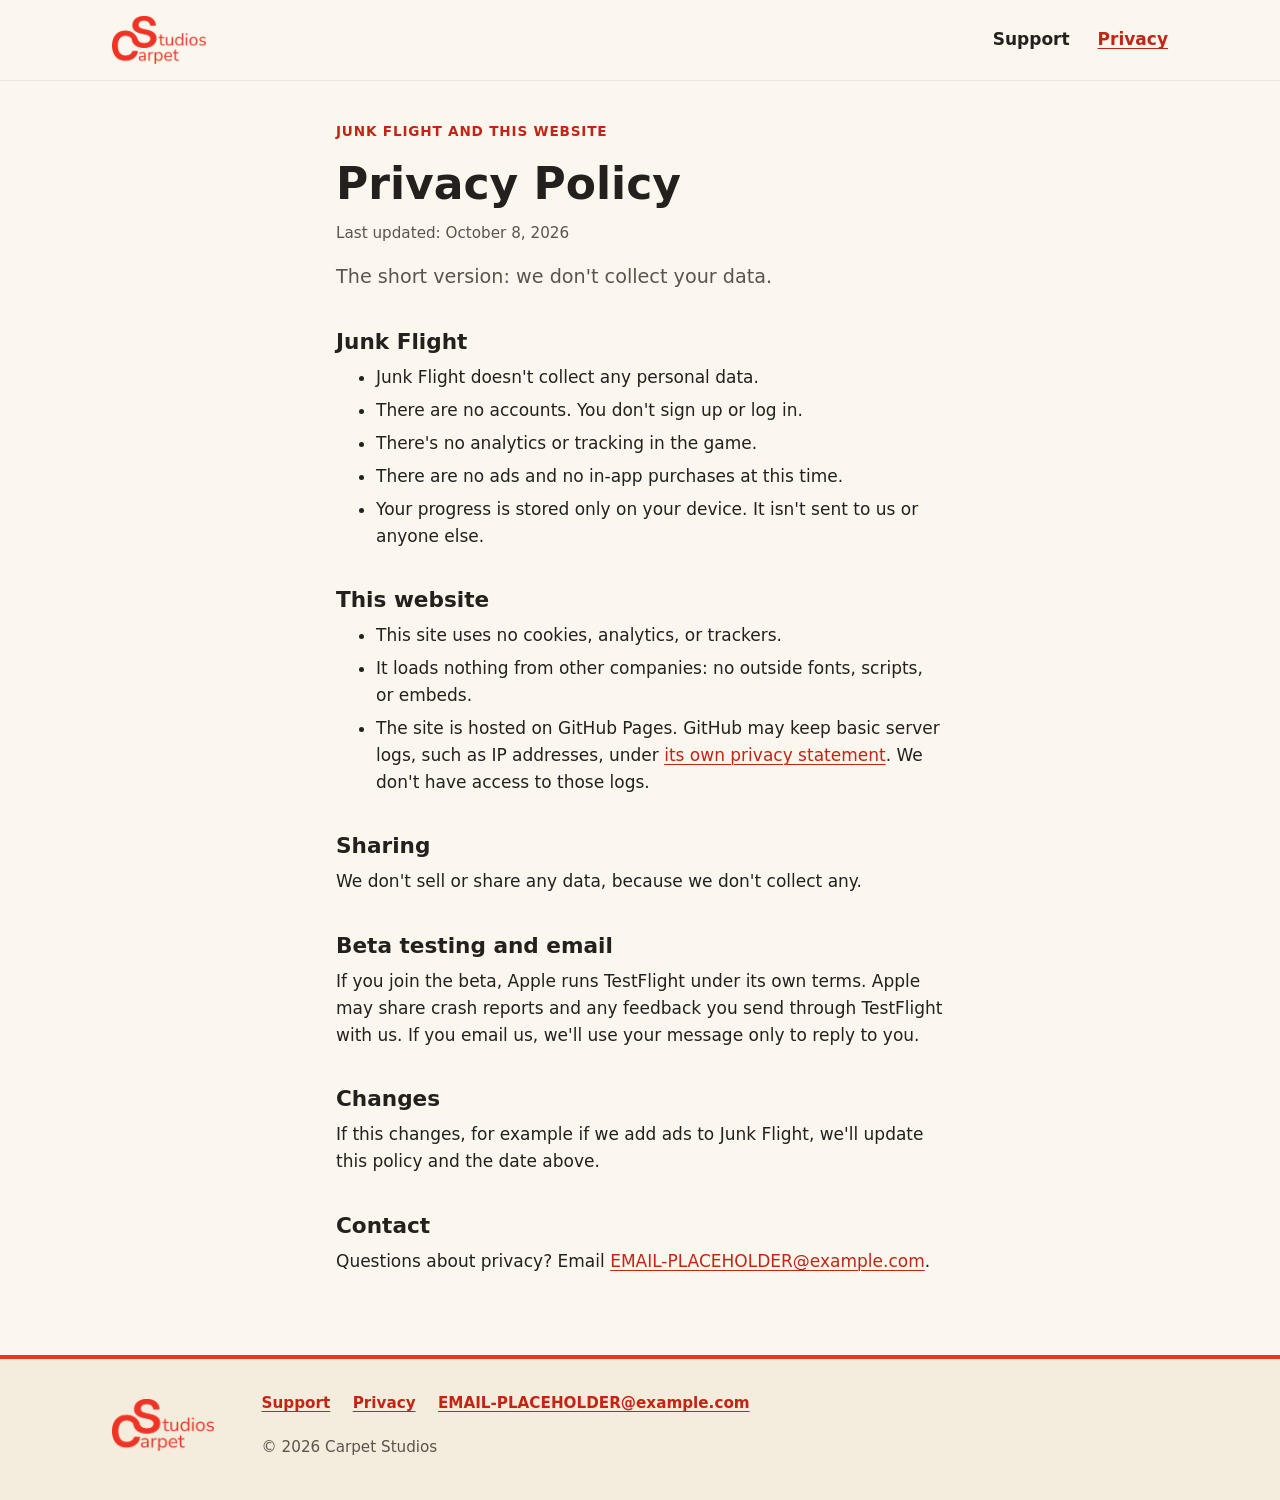
==== privacy/index.html @ c7951831 "feat: add Carpet Studios site with Junk Flight hero" ====
<!doctype html>
<html lang="en">
<head>
  <meta charset="utf-8">
  <meta name="viewport" content="width=device-width, initial-scale=1">
  <meta http-equiv="Content-Security-Policy" content="default-src 'none'; img-src 'self'; style-src 'self'; base-uri 'self'; form-action 'none'">
  <title>Privacy Policy — Carpet Studios</title>
  <meta name="description" content="Privacy policy for Junk Flight and the Carpet Studios website. We don't collect your data.">
  <meta name="theme-color" content="#fbf7ef">
  <link rel="icon" href="../assets/icons/favicon-32.png" sizes="32x32" type="image/png">
  <link rel="icon" href="../assets/icons/icon-192.png" sizes="192x192" type="image/png">
  <link rel="apple-touch-icon" href="../assets/icons/apple-touch-icon.png">
  <link rel="stylesheet" href="../assets/css/site.css">
  <meta property="og:type" content="website">
  <meta property="og:site_name" content="Carpet Studios">
  <meta property="og:title" content="Privacy Policy — Carpet Studios">
  <meta property="og:description" content="Privacy policy for Junk Flight and the Carpet Studios website.">
  <meta property="og:image" content="../assets/img/og-image.jpg">
  <meta property="og:image:width" content="1200">
  <meta property="og:image:height" content="630">
  <meta property="og:image:alt" content="The Carpet Studios wordmark beside Junk Flight key art of a raccoon pilot flying a winged portable toilet.">
  <meta name="twitter:card" content="summary_large_image">
</head>
<body>
  <a class="skip-link" href="#main">Skip to content</a>

  <header class="site-header">
    <div class="wrap">
      <a class="site-logo" href="../">
        <img src="../assets/brand/carpet-studios-wordmark.png" width="420" height="215" alt="Carpet Studios home">
      </a>
      <nav class="site-nav" aria-label="Main">
        <ul>
          <li><a href="../support/">Support</a></li>
          <li><a href="./" aria-current="page">Privacy</a></li>
        </ul>
      </nav>
    </div>
  </header>

  <main id="main" class="wrap page">
    <p class="page-eyebrow">Junk Flight and this website</p>
    <h1>Privacy Policy</h1>
    <p class="updated">Last updated: <time datetime="2026-10-08">October 8, 2026</time></p>

    <p class="lede">The short version: we don't collect your data.</p>

    <h2>Junk Flight</h2>
    <ul>
      <li>Junk Flight doesn't collect any personal data.</li>
      <li>There are no accounts. You don't sign up or log in.</li>
      <li>There's no analytics or tracking in the game.</li>
      <li>There are no ads and no in-app purchases at this time.</li>
      <li>Your progress is stored only on your device. It isn't sent to us or anyone else.</li>
    </ul>

    <h2>This website</h2>
    <ul>
      <li>This site uses no cookies, analytics, or trackers.</li>
      <li>It loads nothing from other companies: no outside fonts, scripts, or embeds.</li>
      <li>The site is hosted on GitHub Pages. GitHub may keep basic server logs, such as IP addresses, under <a href="https://docs.github.com/en/site-policy/privacy-policies/github-general-privacy-statement">its own privacy statement</a>. We don't have access to those logs.</li>
    </ul>

    <h2>Sharing</h2>
    <p>We don't sell or share any data, because we don't collect any.</p>

    <h2>Beta testing and email</h2>
    <p>If you join the beta, Apple runs TestFlight under its own terms. Apple may share crash reports and any feedback you send through TestFlight with us. If you email us, we'll use your message only to reply to you.</p>

    <h2>Changes</h2>
    <p>If this changes, for example if we add ads to Junk Flight, we'll update this policy and the date above.</p>

    <h2>Contact</h2>
    <!-- PLACEHOLDER: replace with the contact email. -->
    <p>Questions about privacy? Email <a href="mailto:EMAIL-PLACEHOLDER@example.com">EMAIL-PLACEHOLDER@example.com</a>.</p>
  </main>

  <footer class="site-footer">
    <div class="wrap">
      <a class="site-logo" href="../">
        <img src="../assets/brand/carpet-studios-wordmark.png" width="420" height="215" alt="Carpet Studios home">
      </a>
      <ul class="footer-links">
        <li><a href="../support/">Support</a></li>
        <li><a href="./">Privacy</a></li>
        <!-- PLACEHOLDER: replace with the contact email. -->
        <li><a href="mailto:EMAIL-PLACEHOLDER@example.com">EMAIL-PLACEHOLDER@example.com</a></li>
      </ul>
      <p class="copyright">© 2026 Carpet Studios</p>
    </div>
  </footer>
</body>
</html>
---- assets/css/site.css ----
/* Carpet Studios — shared styles. Mobile first; one breakpoint at 56rem. */

:root {
  /* Studio shell */
  --cream: #fbf7ef;
  --cream-deep: #f4ecdd;
  --ink: #23201d;
  --ink-soft: #5b544c;
  --brand: #ee3224;      /* sampled from the Carpet Studios logos */
  --brand-ink: #c42414;  /* same red, darkened so small text passes WCAG AA on cream */

  /* Junk Flight */
  --jf-blue: #2f86f6;
  --jf-blue-ink: #1d62c6;
  --jf-navy: #16356a;
  --jf-cream: #fff4d6;
  --jf-sky: #eaf3ff;

  --font: system-ui, -apple-system, "Segoe UI", Roboto, "Helvetica Neue", Arial, sans-serif;
  --font-round: ui-rounded, "SF Pro Rounded", "Arial Rounded MT Bold", system-ui, -apple-system, sans-serif;

  --gutter: 1rem;
  --max: 70rem;

  color-scheme: light;
}

*,
*::before,
*::after {
  box-sizing: border-box;
}

html {
  -webkit-text-size-adjust: 100%;
  text-size-adjust: 100%;
}

body {
  margin: 0;
  min-height: 100vh;
  display: flex;
  flex-direction: column;
  background: var(--cream);
  color: var(--ink);
  font: 1.0625rem/1.6 var(--font);
}

main {
  flex: 1;
}

img {
  display: block;
  max-width: 100%;
  height: auto;
}

a {
  color: var(--brand-ink);
  text-underline-offset: 0.18em;
  text-decoration-thickness: 0.08em;
}

a:hover {
  text-decoration-thickness: 0.14em;
}

:focus-visible {
  outline: 3px solid var(--ink);
  outline-offset: 3px;
  border-radius: 4px;
}

.wrap {
  width: 100%;
  max-width: var(--max);
  margin-inline: auto;
  padding-inline: var(--gutter);
}

.skip-link {
  position: absolute;
  left: var(--gutter);
  top: -4rem;
  z-index: 10;
  padding: 0.6rem 1rem;
  background: var(--ink);
  color: var(--cream);
  font-weight: 700;
  border-radius: 0 0 8px 8px;
}

.skip-link:focus {
  top: 0;
}

/* Header ------------------------------------------------------------- */

.site-header {
  background: var(--cream);
  border-bottom: 1px solid rgb(35 32 29 / 0.08);
}

.site-header .wrap {
  display: flex;
  align-items: center;
  justify-content: space-between;
  gap: 1rem;
  min-height: 4rem;
}

.site-logo {
  display: block;
  flex-shrink: 0;
  border-radius: 6px;
}

.site-logo img {
  width: auto;
  height: 2.5rem;
}

.site-nav ul {
  display: flex;
  gap: 1.1rem;
  margin: 0;
  padding: 0;
  list-style: none;
}

.site-nav a {
  color: var(--ink);
  font-weight: 600;
  text-decoration: none;
}

.site-nav a:hover,
.site-nav a[aria-current="page"] {
  color: var(--brand-ink);
  text-decoration: underline;
}

/* Footer ------------------------------------------------------------- */

.site-footer {
  margin-top: 3rem;
  padding-block: 2rem 2.5rem;
  background: var(--cream-deep);
  border-top: 4px solid var(--brand);
  font-size: 0.95rem;
}

.site-footer .wrap {
  display: grid;
  gap: 1.25rem;
}

.site-footer .site-logo img {
  height: 3.25rem;
}

.footer-links {
  display: flex;
  flex-wrap: wrap;
  gap: 0.5rem 1.4rem;
  margin: 0;
  padding: 0;
  list-style: none;
}

.footer-links a {
  font-weight: 600;
  overflow-wrap: anywhere;
}

.copyright {
  margin: 0;
  color: var(--ink-soft);
}

/* Studio button ------------------------------------------------------ */

.btn {
  display: inline-flex;
  align-items: center;
  justify-content: center;
  min-height: 3.25rem;
  padding: 0.7rem 1.4rem;
  border-radius: 14px;
  font-weight: 700;
  font-size: 1.2rem; /* large text: white on the exact brand red needs 3:1 */
  line-height: 1.2;
  text-align: center;
  text-decoration: none;
  overflow-wrap: anywhere;
}

.btn-studio {
  background: var(--brand);
  color: #fff;
}

.btn-studio:hover {
  background: var(--brand-ink);
}

/* Junk Flight -------------------------------------------------------- */

.jf {
  position: relative;
  overflow: hidden;
  background:
    radial-gradient(9rem 4rem at 88% 6%, rgb(255 255 255 / 0.9), transparent 70%),
    radial-gradient(12rem 5rem at 6% 62%, rgb(255 255 255 / 0.75), transparent 70%),
    radial-gradient(10rem 4rem at 94% 82%, rgb(255 255 255 / 0.7), transparent 70%),
    linear-gradient(180deg, #d9eaff 0%, var(--jf-sky) 45%, #f4f8ff 100%);
  color: var(--jf-navy);
}

.jf a:not([class]) {
  color: var(--jf-blue-ink);
}

.jf :focus-visible {
  outline-color: var(--jf-navy);
}

.jf-art {
  margin: 0;
}

.jf-art img {
  width: 100%;
  height: clamp(13rem, 40vh, 28rem);
  height: clamp(13rem, 40svh, 28rem);
  object-fit: cover;
  object-position: 50% 40%;
}

.jf-intro {
  position: relative;
  margin-top: -1.5rem;
  padding: 1.6rem var(--gutter) 0;
  background: var(--jf-sky);
  border-radius: 1.5rem 1.5rem 0 0;
}

.jf-eyebrow {
  margin: 0 0 0.6rem;
  font-size: 0.85rem;
  font-weight: 700;
  letter-spacing: 0.06em;
  text-transform: uppercase;
  color: var(--jf-blue-ink);
}

.jf-title-row {
  display: flex;
  align-items: center;
  gap: 0.9rem;
}

.jf-icon {
  width: 4rem;
  height: 4rem;
  flex-shrink: 0;
  border-radius: 22%;
  border: 3px solid var(--jf-cream);
  box-shadow: 0 5px 0 var(--jf-navy);
  transform: rotate(6deg);
}

.jf-title {
  display: inline-block;
  margin: 0;
  padding: 0.18em 0.42em 0.26em;
  background: var(--jf-blue);
  color: var(--jf-cream);
  font: 900 clamp(1.8rem, 8.6vw, 3.6rem)/1 var(--font-round);
  letter-spacing: 0.01em;
  text-transform: uppercase;
  white-space: nowrap;
  text-shadow:
    0 0.06em 0 var(--jf-navy),
    0.03em 0.1em 0 var(--jf-navy),
    0 0.12em 0 var(--jf-navy);
  border-radius: 0.35em;
  box-shadow: 0 6px 0 var(--jf-navy);
  transform: rotate(-3deg);
}

.jf-pitch {
  margin: 1.4rem 0 1.1rem;
  font: 800 1.3rem/1.3 var(--font-round);
  color: var(--jf-navy);
}

.jf-cta {
  display: flex;
  flex-wrap: wrap;
  align-items: center;
  gap: 0.8rem 1.2rem;
}

.btn-jf {
  display: inline-flex;
  align-items: center;
  justify-content: center;
  gap: 0.5rem;
  min-height: 3.4rem;
  padding: 0.7rem 1.5rem;
  background: var(--jf-blue);
  color: #fff;
  font: 800 1.2rem/1.2 var(--font-round); /* large text: white on #2F86F6 needs 3:1 */
  text-align: center;
  text-decoration: none;
  border-radius: 1rem;
  box-shadow: 0 5px 0 var(--jf-navy);
  transition: transform 0.12s ease, box-shadow 0.12s ease;
}

.btn-jf:hover {
  transform: translateY(-2px) rotate(-1deg);
  box-shadow: 0 7px 0 var(--jf-navy);
}

.btn-jf:active {
  transform: translateY(3px);
  box-shadow: 0 2px 0 var(--jf-navy);
}

.jf-note {
  margin: 0;
  font-size: 0.95rem;
  font-weight: 600;
}

.jf-note strong {
  display: inline-block;
  margin-right: 0.3rem;
  padding: 0.1rem 0.55rem;
  background: var(--jf-navy);
  color: var(--jf-cream);
  border-radius: 999px;
  font-size: 0.85rem;
}

.jf-desc {
  max-width: 36rem;
  margin: 1.6rem 0 1rem;
}

.jf-facts {
  display: flex;
  flex-wrap: wrap;
  gap: 0.55rem;
  margin: 0;
  padding: 0;
  list-style: none;
}

.jf-facts li {
  padding: 0.3rem 0.8rem;
  background: #fff;
  border: 2px solid #c9defb;
  border-radius: 999px;
  font-size: 0.95rem;
  font-weight: 600;
}

.jf-facts li:nth-child(odd) {
  transform: rotate(-1.2deg);
}

.jf-facts li:nth-child(even) {
  transform: rotate(1deg);
}

.jf-shots {
  padding: 2.5rem var(--gutter) 2.75rem;
}

.jf-shots h2 {
  margin: 0 0 1.25rem;
  font: 900 1.6rem/1.2 var(--font-round);
  color: var(--jf-navy);
}

.jf-gallery {
  display: grid;
  grid-template-columns: repeat(2, minmax(0, 1fr));
  gap: 1.5rem 1rem;
  margin: 0;
  padding: 0;
  list-style: none;
}

.jf-gallery figure {
  margin: 0;
}

.jf-gallery img {
  width: 100%;
  aspect-ratio: 1320 / 2868;
  object-fit: cover;
  border: 5px solid var(--jf-navy);
  border-radius: 1.4rem;
  background: var(--jf-navy);
  box-shadow: 0 10px 24px rgb(22 53 106 / 0.18);
}

.jf-gallery li:nth-child(odd) img {
  transform: rotate(-1.5deg);
}

.jf-gallery li:nth-child(even) img {
  transform: rotate(1.5deg);
}

.jf-gallery figcaption {
  margin-top: 0.7rem;
  font: 800 1rem/1.3 var(--font-round);
  text-align: center;
}

/* Text pages (privacy, support, 404) --------------------------------- */

.page {
  max-width: 42rem;
  padding-block: 2.5rem 1rem;
}

.page-eyebrow {
  margin: 0 0 0.4rem;
  font-size: 0.85rem;
  font-weight: 700;
  letter-spacing: 0.06em;
  text-transform: uppercase;
  color: var(--brand-ink);
}

.page h1 {
  margin: 0 0 0.75rem;
  font-size: clamp(2rem, 7vw, 2.75rem);
  line-height: 1.15;
}

.page h2 {
  margin: 2.25rem 0 0.5rem;
  font-size: 1.35rem;
  line-height: 1.3;
}

.page h3 {
  margin: 1.5rem 0 0.35rem;
  font-size: 1.1rem;
}

.page p,
.page ul {
  margin: 0 0 1rem;
}

.page li + li {
  margin-top: 0.35rem;
}

.lede {
  font-size: 1.2rem;
  color: var(--ink-soft);
}

.updated {
  color: var(--ink-soft);
  font-size: 0.95rem;
}

.contact-card {
  margin: 1.75rem 0 0.5rem;
  padding: 1.4rem;
  background: #fff;
  border: 1px solid rgb(35 32 29 / 0.1);
  border-left: 6px solid var(--brand);
  border-radius: 14px;
}

.contact-card p:last-child {
  margin-bottom: 0;
}

/* Wider screens ------------------------------------------------------ */

@media (min-width: 56rem) {
  :root {
    --gutter: 2rem;
  }

  .site-header .wrap {
    min-height: 5rem;
  }

  .site-logo img {
    height: 3rem;
  }

  .site-nav ul {
    gap: 1.75rem;
  }

  .jf {
    width: calc(100% - 2 * var(--gutter));
    max-width: calc(var(--max) - 2 * var(--gutter));
    margin: 2.5rem auto 0;
    border-radius: 2rem;
    box-shadow: 0 0 0 1px rgb(22 53 106 / 0.06);
  }

  .jf-hero {
    display: grid;
    grid-template-columns: minmax(0, 1fr) auto;
    align-items: center;
    gap: 3.5rem;
    padding: 3.5rem 4rem 2rem;
  }

  .jf-art {
    order: 2;
  }

  .jf-art img {
    width: auto;
    height: min(38rem, 76vh);
    aspect-ratio: 1000 / 2167;
    object-position: 50% 50%;
    border: 10px solid var(--jf-navy);
    border-radius: 2.6rem;
    box-shadow: 0 22px 44px rgb(22 53 106 / 0.28);
    transform: rotate(3deg);
  }

  .jf-intro {
    margin: 0;
    padding: 0;
    background: none;
  }

  .jf-icon {
    width: 5.5rem;
    height: 5.5rem;
  }

  .jf-pitch {
    font-size: 1.6rem;
    max-width: 30rem;
  }

  .jf-desc {
    font-size: 1.1rem;
  }

  .jf-shots {
    padding: 2rem 4rem 4rem;
  }

  .jf-gallery {
    grid-template-columns: repeat(4, minmax(0, 1fr));
    gap: 2rem;
  }

  .jf-gallery li:nth-child(even) {
    margin-top: 2rem;
  }

  .site-footer .wrap {
    grid-template-columns: auto 1fr;
    align-items: center;
    column-gap: 3rem;
  }

  .site-footer .site-logo {
    grid-row: span 2;
  }

  .site-footer .copyright {
    grid-column: 2;
  }
}

@media (prefers-reduced-motion: reduce) {
  .btn-jf {
    transition: none;
  }

  .btn-jf:hover,
  .btn-jf:active {
    transform: none;
  }
}
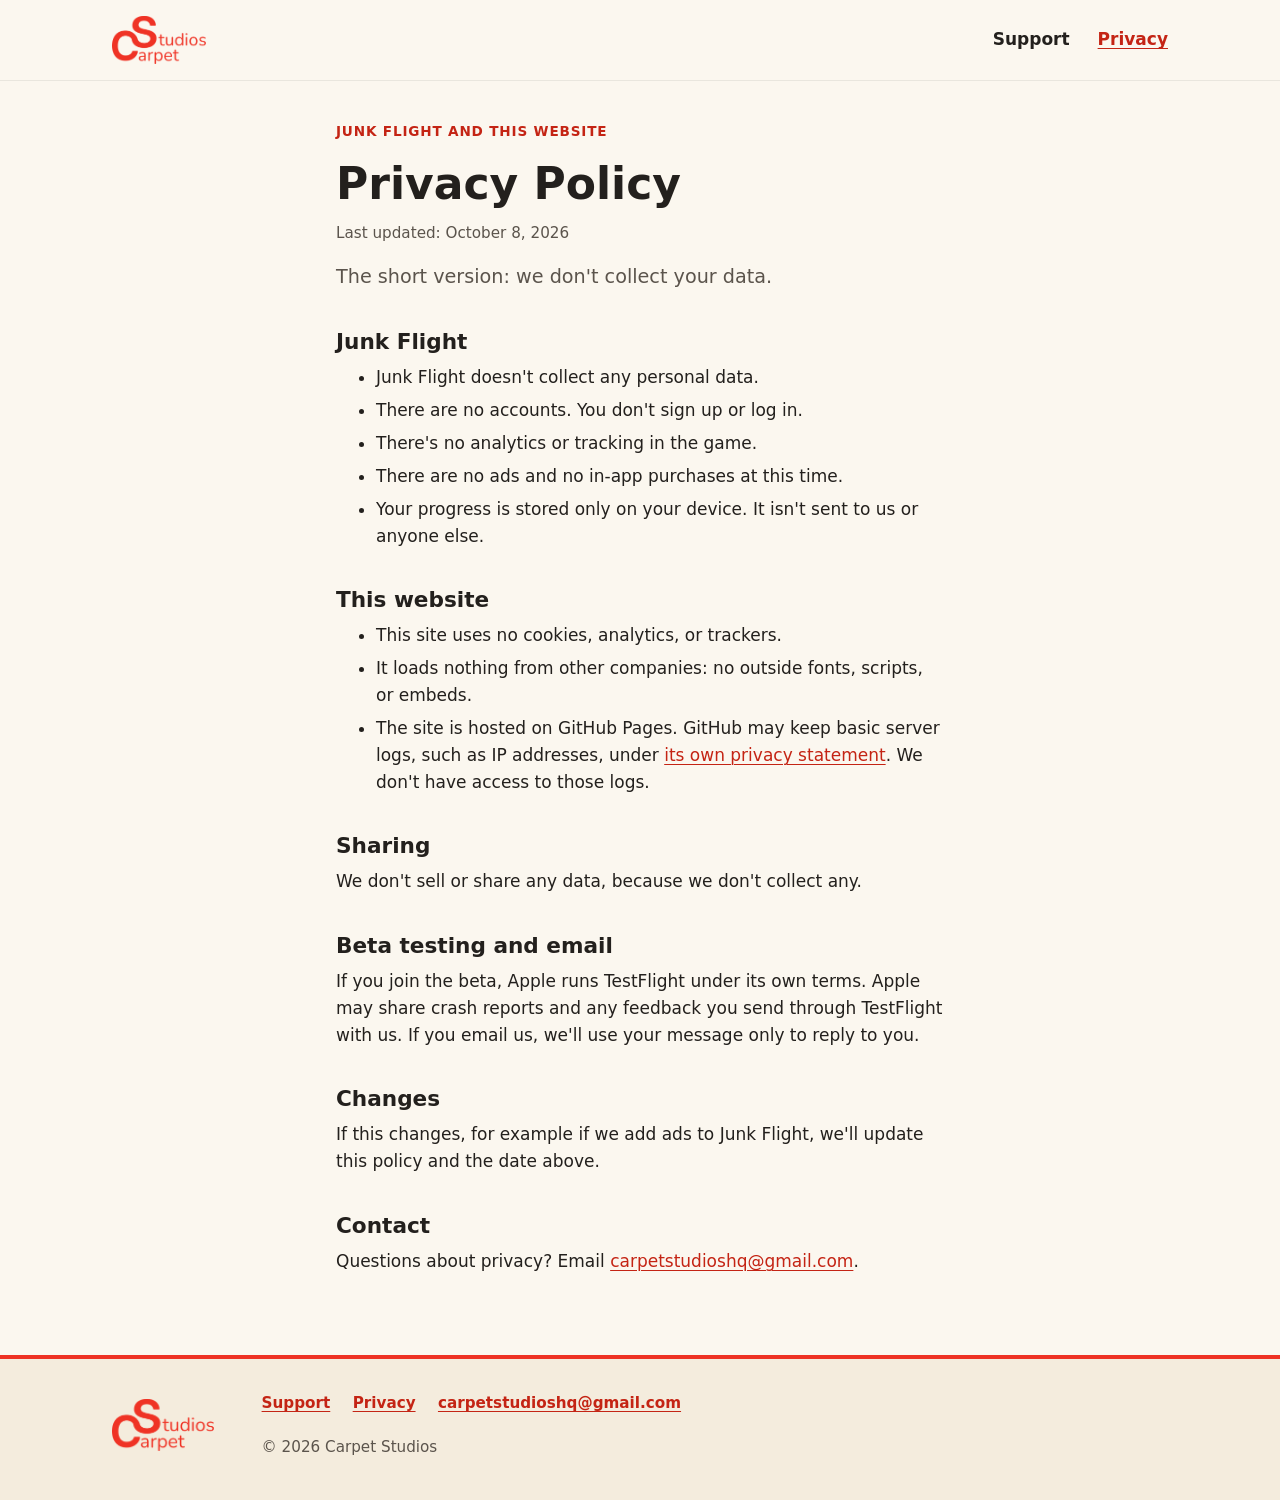
==== commit 203090fc: "feat: add Carpet Studios site with Junk Flight hero" ====
--- a/privacy/index.html
+++ b/privacy/index.html
@@ -71,8 +71,7 @@
     <p>If this changes, for example if we add ads to Junk Flight, we'll update this policy and the date above.</p>
 
     <h2>Contact</h2>
-    <!-- PLACEHOLDER: replace with the contact email. -->
-    <p>Questions about privacy? Email <a href="mailto:EMAIL-PLACEHOLDER@example.com">EMAIL-PLACEHOLDER@example.com</a>.</p>
+    <p>Questions about privacy? Email <a href="mailto:carpetstudioshq@gmail.com">carpetstudioshq@gmail.com</a>.</p>
   </main>
 
   <footer class="site-footer">
@@ -83,8 +82,7 @@
       <ul class="footer-links">
         <li><a href="../support/">Support</a></li>
         <li><a href="./">Privacy</a></li>
-        <!-- PLACEHOLDER: replace with the contact email. -->
-        <li><a href="mailto:EMAIL-PLACEHOLDER@example.com">EMAIL-PLACEHOLDER@example.com</a></li>
+        <li><a href="mailto:carpetstudioshq@gmail.com">carpetstudioshq@gmail.com</a></li>
       </ul>
       <p class="copyright">© 2026 Carpet Studios</p>
     </div>
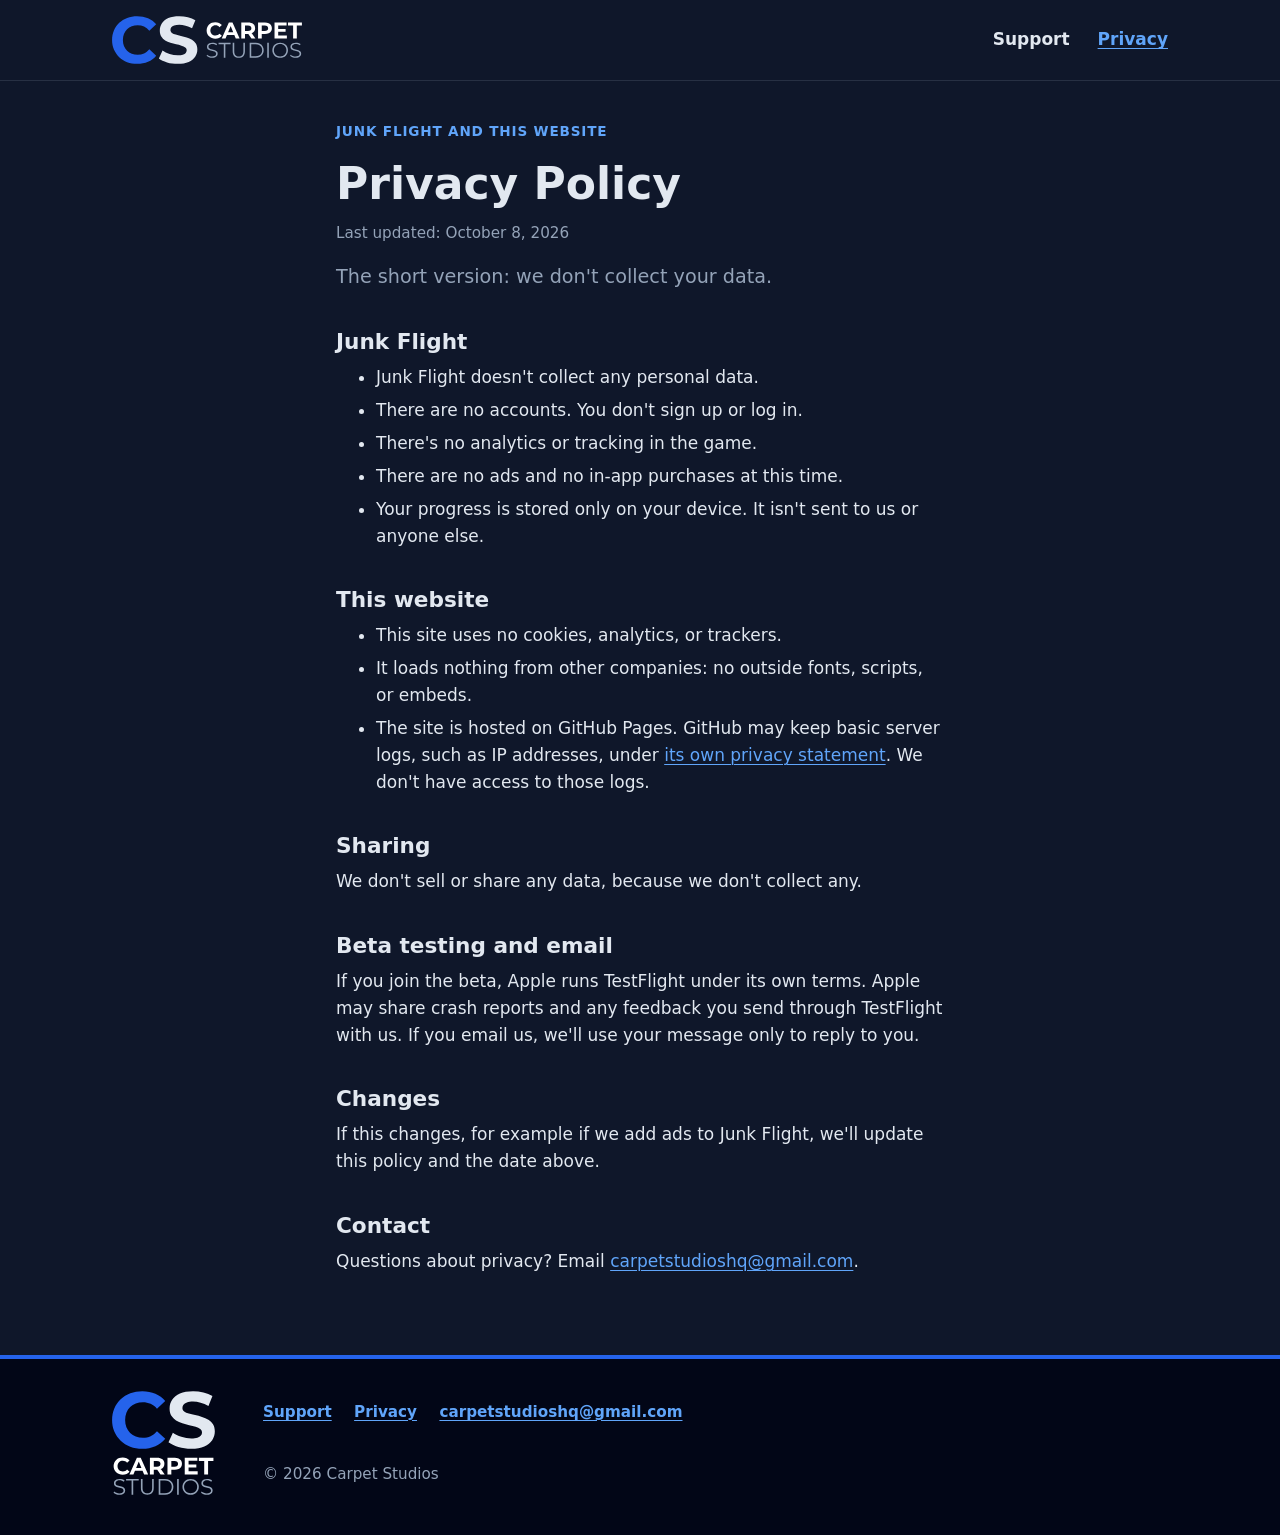
==== commit 5d9d8cc8: "feat: switch to dark slate theme with new studio logos" ====
--- a/privacy/index.html
+++ b/privacy/index.html
@@ -6,19 +6,21 @@
   <meta http-equiv="Content-Security-Policy" content="default-src 'none'; img-src 'self'; style-src 'self'; base-uri 'self'; form-action 'none'">
   <title>Privacy Policy — Carpet Studios</title>
   <meta name="description" content="Privacy policy for Junk Flight and the Carpet Studios website. We don't collect your data.">
-  <meta name="theme-color" content="#fbf7ef">
+  <meta name="theme-color" content="#0f172a">
+  <link rel="icon" href="../assets/icons/favicon.svg" type="image/svg+xml">
   <link rel="icon" href="../assets/icons/favicon-32.png" sizes="32x32" type="image/png">
   <link rel="icon" href="../assets/icons/icon-192.png" sizes="192x192" type="image/png">
   <link rel="apple-touch-icon" href="../assets/icons/apple-touch-icon.png">
   <link rel="stylesheet" href="../assets/css/site.css">
   <meta property="og:type" content="website">
   <meta property="og:site_name" content="Carpet Studios">
+  <meta property="og:url" content="https://carpetstudios.github.io/privacy/">
   <meta property="og:title" content="Privacy Policy — Carpet Studios">
   <meta property="og:description" content="Privacy policy for Junk Flight and the Carpet Studios website.">
-  <meta property="og:image" content="../assets/img/og-image.jpg">
+  <meta property="og:image" content="https://carpetstudios.github.io/assets/img/og-image.jpg">
   <meta property="og:image:width" content="1200">
   <meta property="og:image:height" content="630">
-  <meta property="og:image:alt" content="The Carpet Studios wordmark beside Junk Flight key art of a raccoon pilot flying a winged portable toilet.">
+  <meta property="og:image:alt" content="The Carpet Studios logo beside Junk Flight key art of a raccoon pilot flying a winged portable toilet.">
   <meta name="twitter:card" content="summary_large_image">
 </head>
 <body>
@@ -27,7 +29,7 @@
   <header class="site-header">
     <div class="wrap">
       <a class="site-logo" href="../">
-        <img src="../assets/brand/carpet-studios-wordmark.png" width="420" height="215" alt="Carpet Studios home">
+        <img src="../assets/brand/carpet-studios-lockup.svg" width="1438" height="364" alt="Carpet Studios home">
       </a>
       <nav class="site-nav" aria-label="Main">
         <ul>
@@ -77,7 +79,7 @@
   <footer class="site-footer">
     <div class="wrap">
       <a class="site-logo" href="../">
-        <img src="../assets/brand/carpet-studios-wordmark.png" width="420" height="215" alt="Carpet Studios home">
+        <img src="../assets/brand/carpet-studios-logo.svg" width="647" height="653" alt="Carpet Studios home">
       </a>
       <ul class="footer-links">
         <li><a href="../support/">Support</a></li>
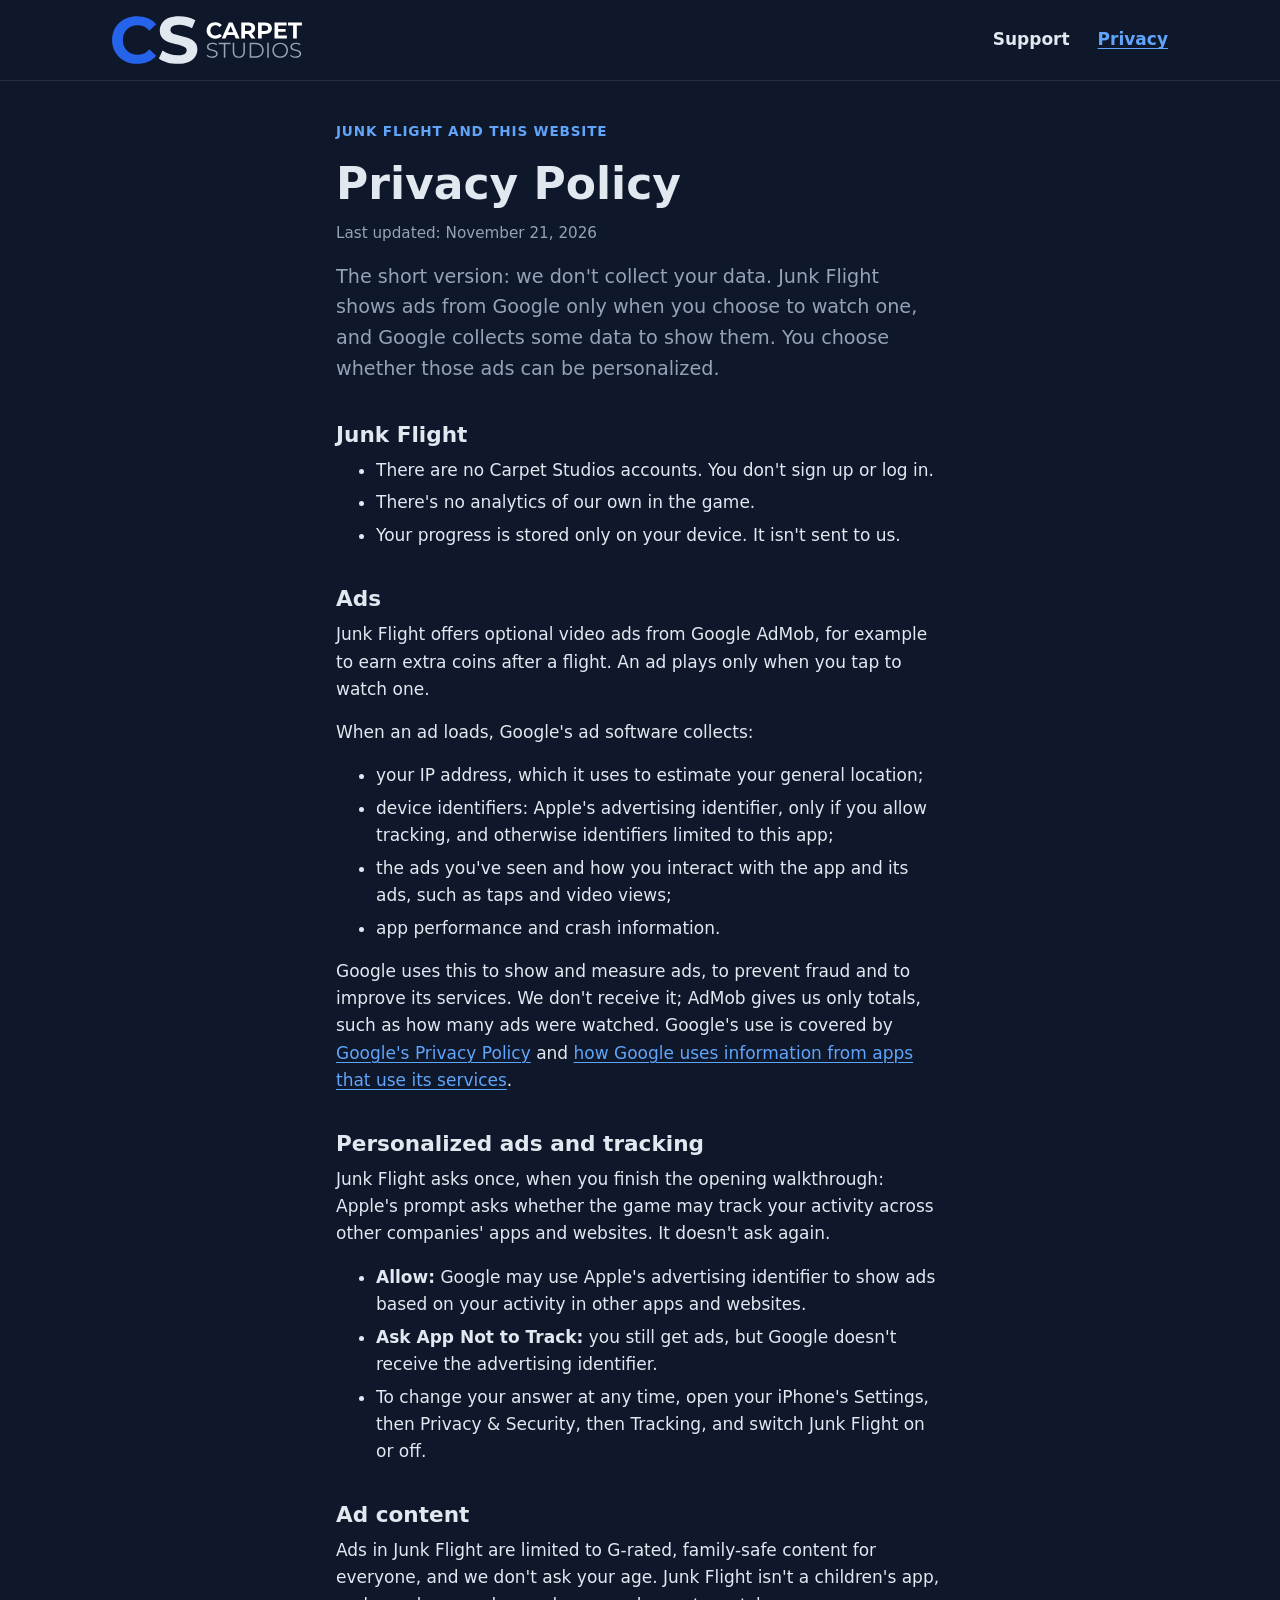
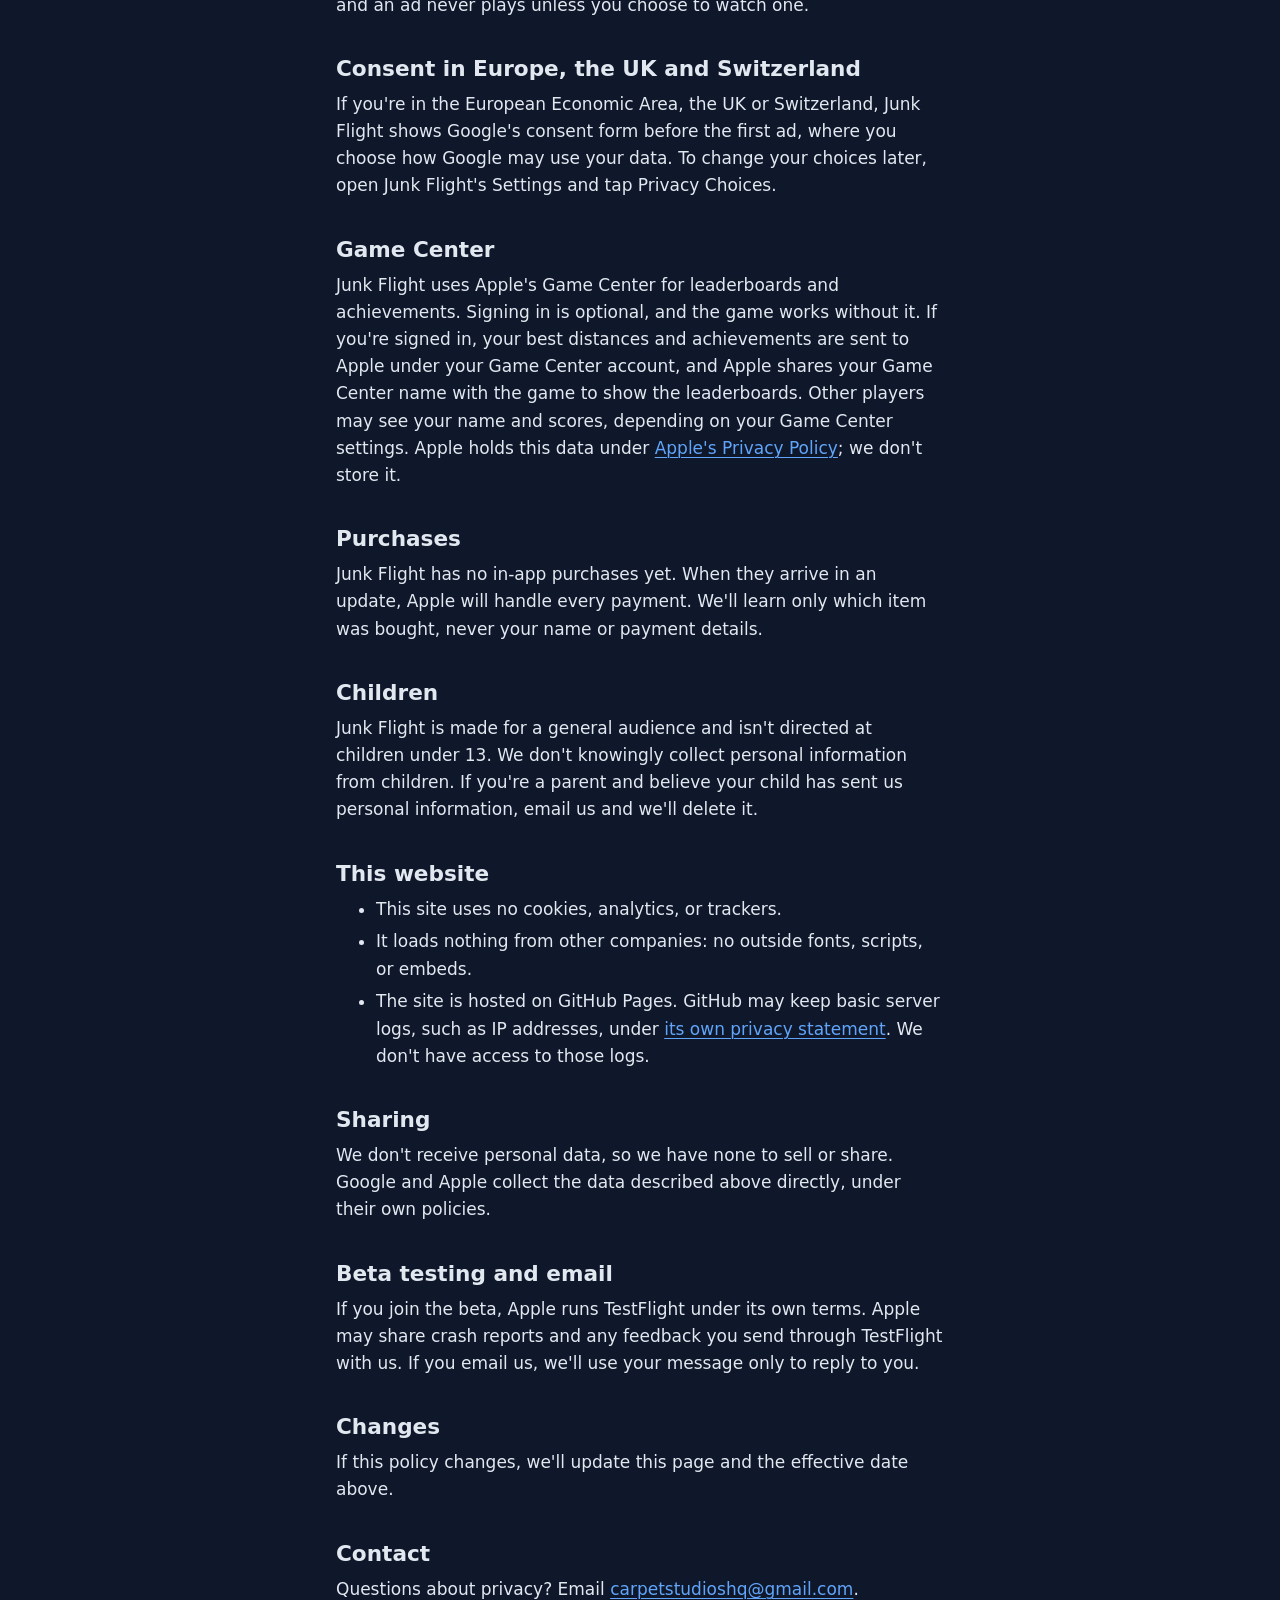
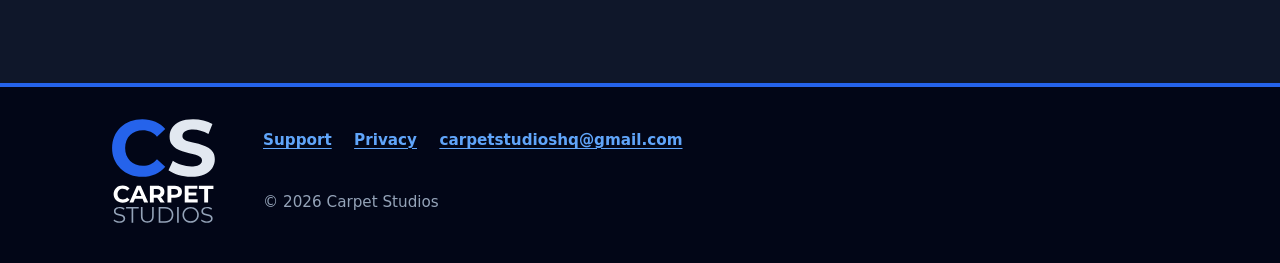
==== commit 3019c0b5: "feat(privacy): publish the ads policy and list four worlds" ====
--- a/privacy/index.html
+++ b/privacy/index.html
@@ -5,7 +5,7 @@
   <meta name="viewport" content="width=device-width, initial-scale=1">
   <meta http-equiv="Content-Security-Policy" content="default-src 'none'; img-src 'self'; style-src 'self'; base-uri 'self'; form-action 'none'">
   <title>Privacy Policy — Carpet Studios</title>
-  <meta name="description" content="Privacy policy for Junk Flight and the Carpet Studios website. We don't collect your data.">
+  <meta name="description" content="Privacy policy for Junk Flight and the Carpet Studios website: what the game's ads and Game Center use, and how to change your choices.">
   <meta name="theme-color" content="#0f172a">
   <link rel="icon" href="../assets/icons/favicon.svg" type="image/svg+xml">
   <link rel="icon" href="../assets/icons/favicon-32.png" sizes="32x32" type="image/png">
@@ -43,18 +43,50 @@
   <main id="main" class="wrap page">
     <p class="page-eyebrow">Junk Flight and this website</p>
     <h1>Privacy Policy</h1>
-    <p class="updated">Last updated: <time datetime="2026-10-08">October 8, 2026</time></p>
+    <p class="updated">Last updated: <time datetime="2026-11-21">November 21, 2026</time></p>
 
-    <p class="lede">The short version: we don't collect your data.</p>
+    <p class="lede">The short version: we don't collect your data. Junk Flight shows ads from Google only when you choose to watch one, and Google collects some data to show them. You choose whether those ads can be personalized.</p>
 
     <h2>Junk Flight</h2>
     <ul>
-      <li>Junk Flight doesn't collect any personal data.</li>
-      <li>There are no accounts. You don't sign up or log in.</li>
-      <li>There's no analytics or tracking in the game.</li>
-      <li>There are no ads and no in-app purchases at this time.</li>
-      <li>Your progress is stored only on your device. It isn't sent to us or anyone else.</li>
+      <li>There are no Carpet Studios accounts. You don't sign up or log in.</li>
+      <li>There's no analytics of our own in the game.</li>
+      <li>Your progress is stored only on your device. It isn't sent to us.</li>
     </ul>
+
+    <h2>Ads</h2>
+    <p>Junk Flight offers optional video ads from Google AdMob, for example to earn extra coins after a flight. An ad plays only when you tap to watch one.</p>
+    <p>When an ad loads, Google's ad software collects:</p>
+    <ul>
+      <li>your IP address, which it uses to estimate your general location;</li>
+      <li>device identifiers: Apple's advertising identifier, only if you allow tracking, and otherwise identifiers limited to this app;</li>
+      <li>the ads you've seen and how you interact with the app and its ads, such as taps and video views;</li>
+      <li>app performance and crash information.</li>
+    </ul>
+    <p>Google uses this to show and measure ads, to prevent fraud and to improve its services. We don't receive it; AdMob gives us only totals, such as how many ads were watched. Google's use is covered by <a href="https://policies.google.com/privacy">Google's Privacy Policy</a> and <a href="https://policies.google.com/technologies/partner-sites">how Google uses information from apps that use its services</a>.</p>
+
+    <h2>Personalized ads and tracking</h2>
+    <p>Junk Flight asks once, when you finish the opening walkthrough: Apple's prompt asks whether the game may track your activity across other companies' apps and websites. It doesn't ask again.</p>
+    <ul>
+      <li><strong>Allow:</strong> Google may use Apple's advertising identifier to show ads based on your activity in other apps and websites.</li>
+      <li><strong>Ask App Not to Track:</strong> you still get ads, but Google doesn't receive the advertising identifier.</li>
+      <li>To change your answer at any time, open your iPhone's Settings, then Privacy &amp; Security, then Tracking, and switch Junk Flight on or off.</li>
+    </ul>
+
+    <h2>Ad content</h2>
+    <p>Ads in Junk Flight are limited to G-rated, family-safe content for everyone, and we don't ask your age. Junk Flight isn't a children's app, and an ad never plays unless you choose to watch one.</p>
+
+    <h2>Consent in Europe, the UK and Switzerland</h2>
+    <p>If you're in the European Economic Area, the UK or Switzerland, Junk Flight shows Google's consent form before the first ad, where you choose how Google may use your data. To change your choices later, open Junk Flight's Settings and tap Privacy Choices.</p>
+
+    <h2>Game Center</h2>
+    <p>Junk Flight uses Apple's Game Center for leaderboards and achievements. Signing in is optional, and the game works without it. If you're signed in, your best distances and achievements are sent to Apple under your Game Center account, and Apple shares your Game Center name with the game to show the leaderboards. Other players may see your name and scores, depending on your Game Center settings. Apple holds this data under <a href="https://www.apple.com/legal/privacy/">Apple's Privacy Policy</a>; we don't store it.</p>
+
+    <h2>Purchases</h2>
+    <p>Junk Flight has no in-app purchases yet. When they arrive in an update, Apple will handle every payment. We'll learn only which item was bought, never your name or payment details.</p>
+
+    <h2>Children</h2>
+    <p>Junk Flight is made for a general audience and isn't directed at children under 13. We don't knowingly collect personal information from children. If you're a parent and believe your child has sent us personal information, email us and we'll delete it.</p>
 
     <h2>This website</h2>
     <ul>
@@ -64,13 +96,13 @@
     </ul>
 
     <h2>Sharing</h2>
-    <p>We don't sell or share any data, because we don't collect any.</p>
+    <p>We don't receive personal data, so we have none to sell or share. Google and Apple collect the data described above directly, under their own policies.</p>
 
     <h2>Beta testing and email</h2>
     <p>If you join the beta, Apple runs TestFlight under its own terms. Apple may share crash reports and any feedback you send through TestFlight with us. If you email us, we'll use your message only to reply to you.</p>
 
     <h2>Changes</h2>
-    <p>If this changes, for example if we add ads to Junk Flight, we'll update this policy and the date above.</p>
+    <p>If this policy changes, we'll update this page and the effective date above.</p>
 
     <h2>Contact</h2>
     <p>Questions about privacy? Email <a href="mailto:carpetstudioshq@gmail.com">carpetstudioshq@gmail.com</a>.</p>
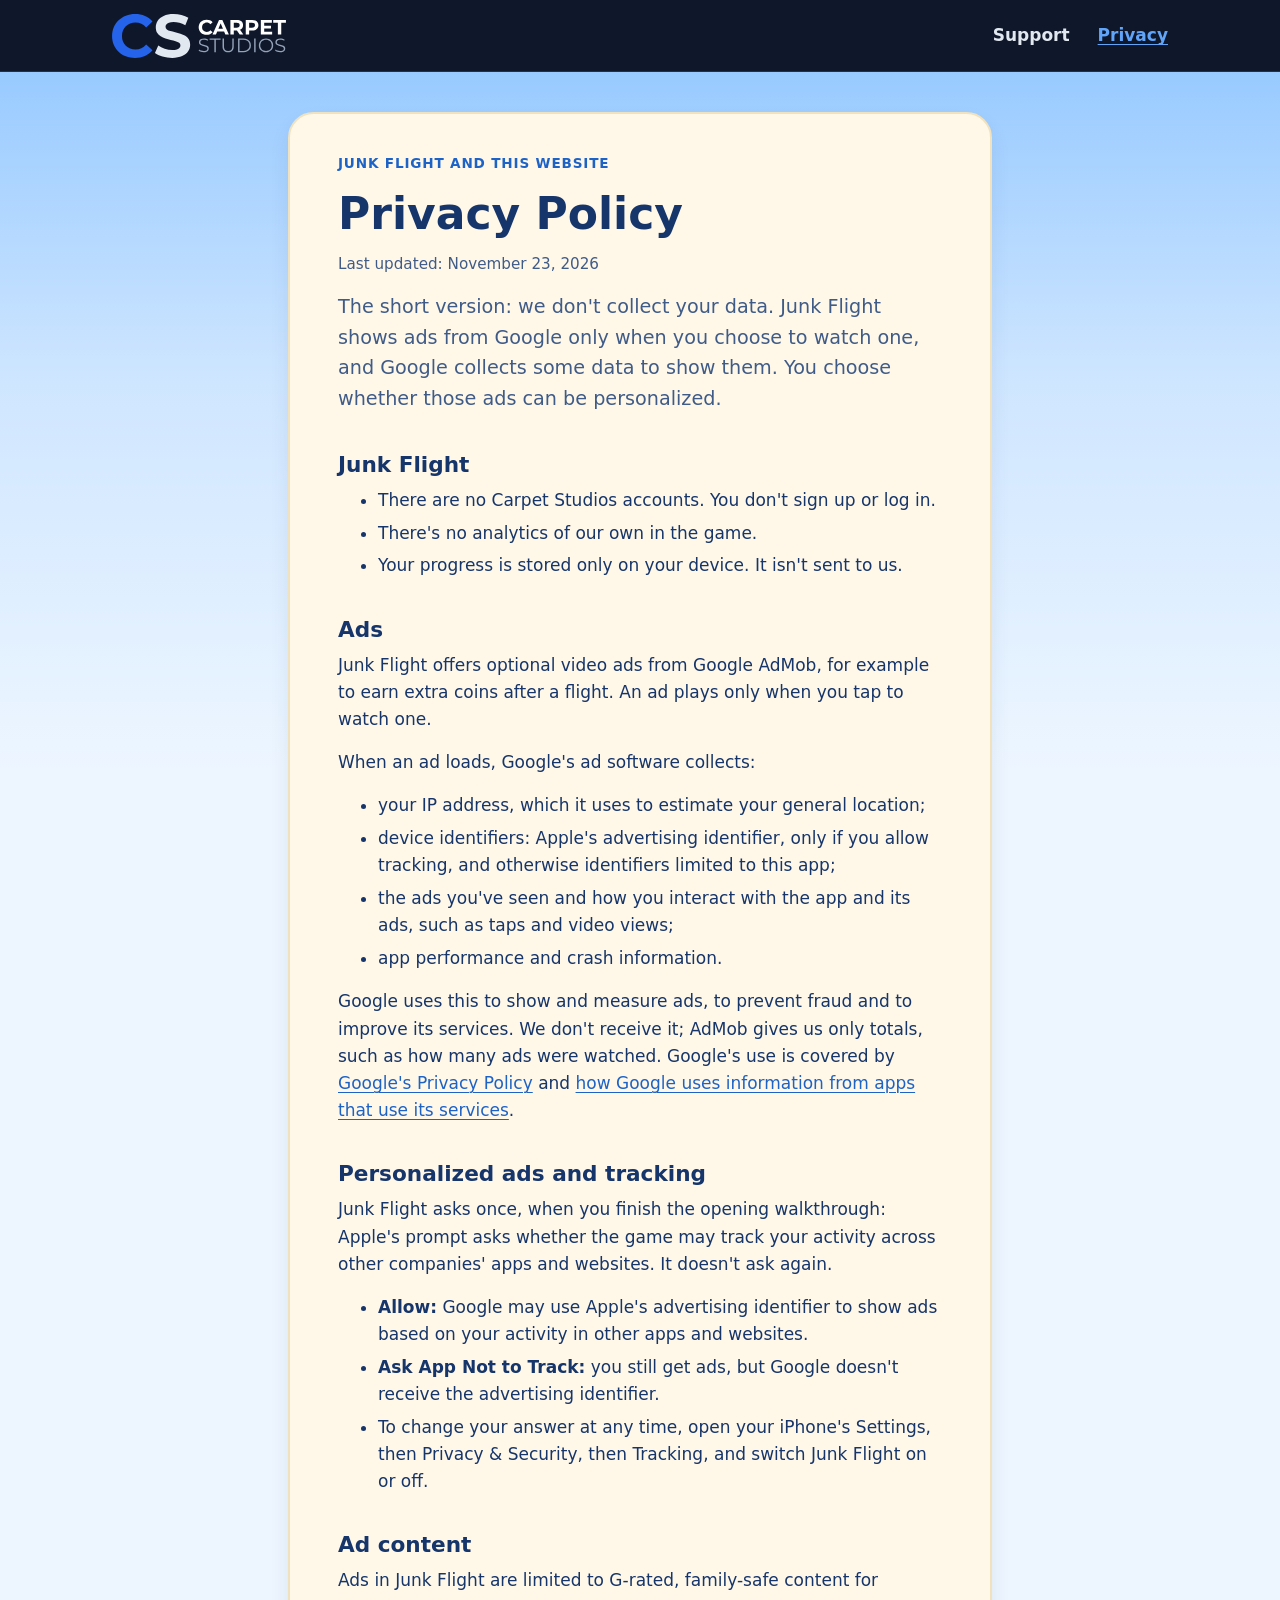
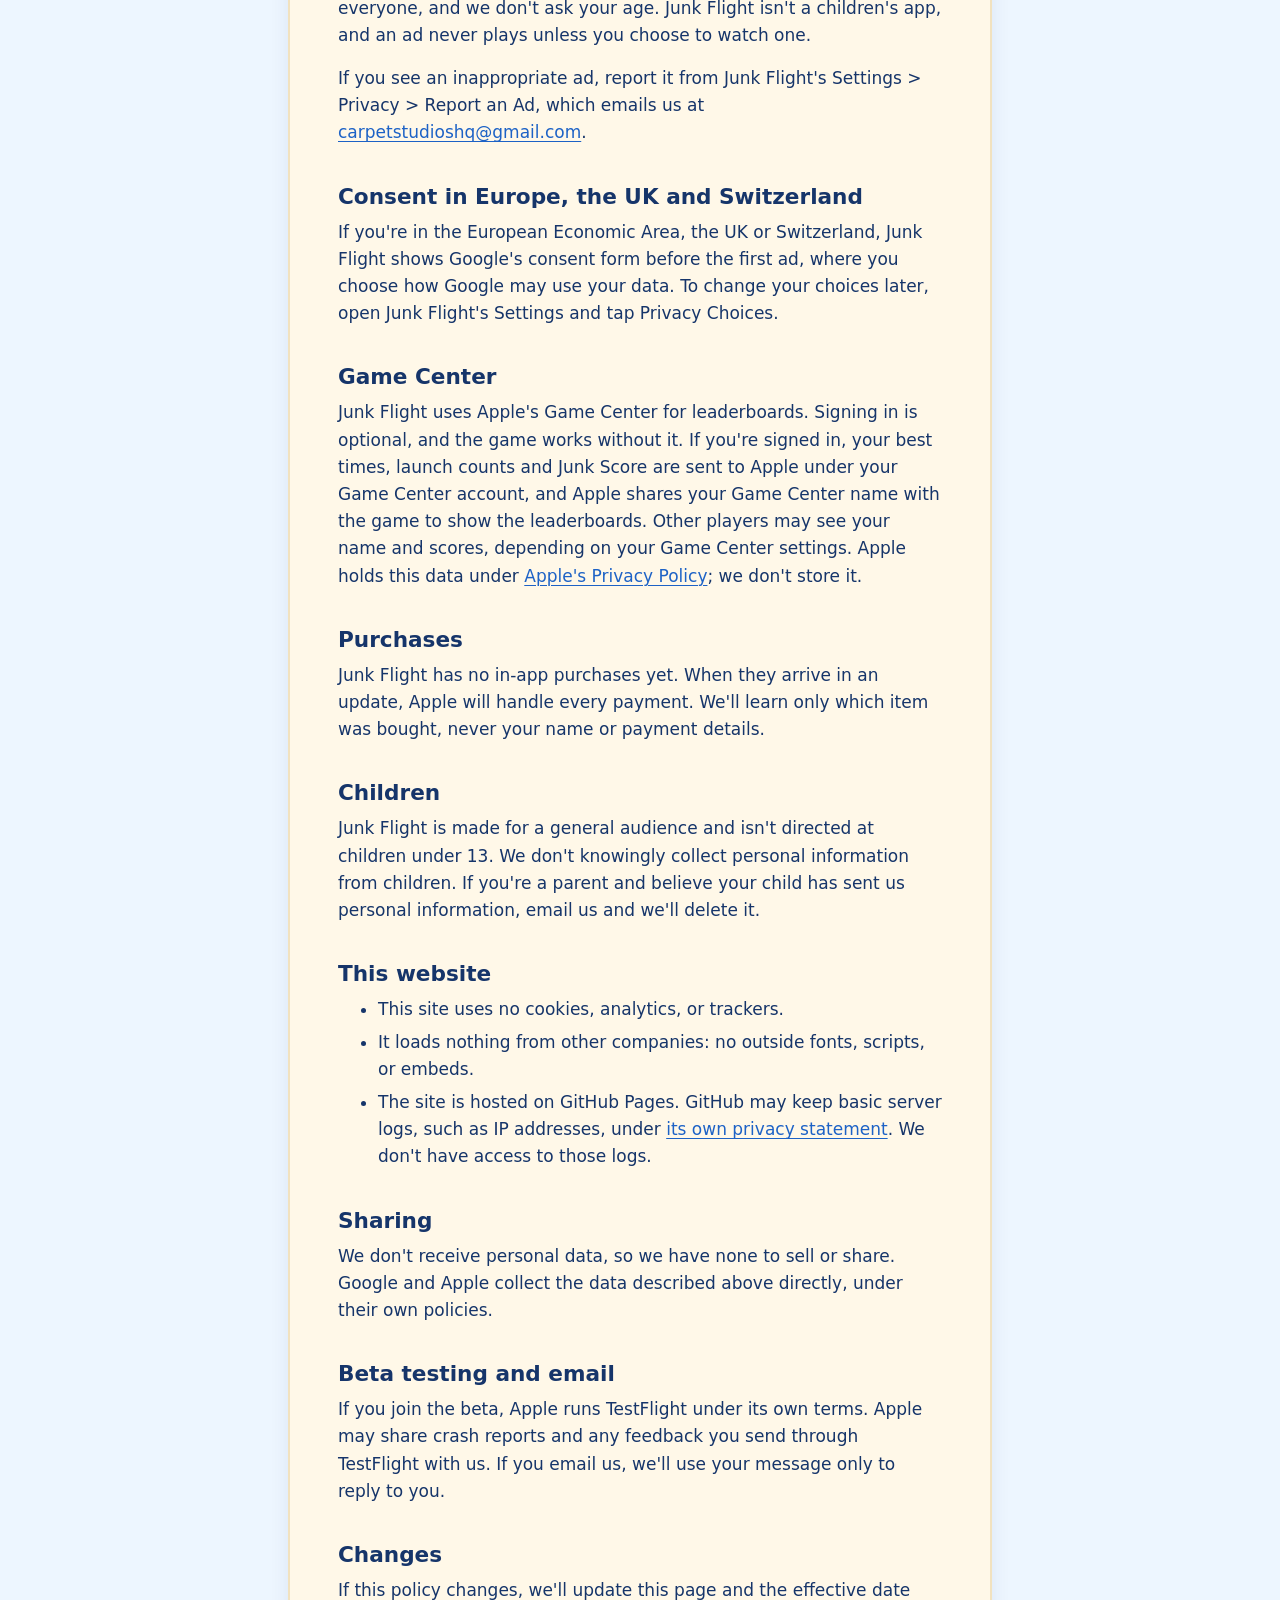
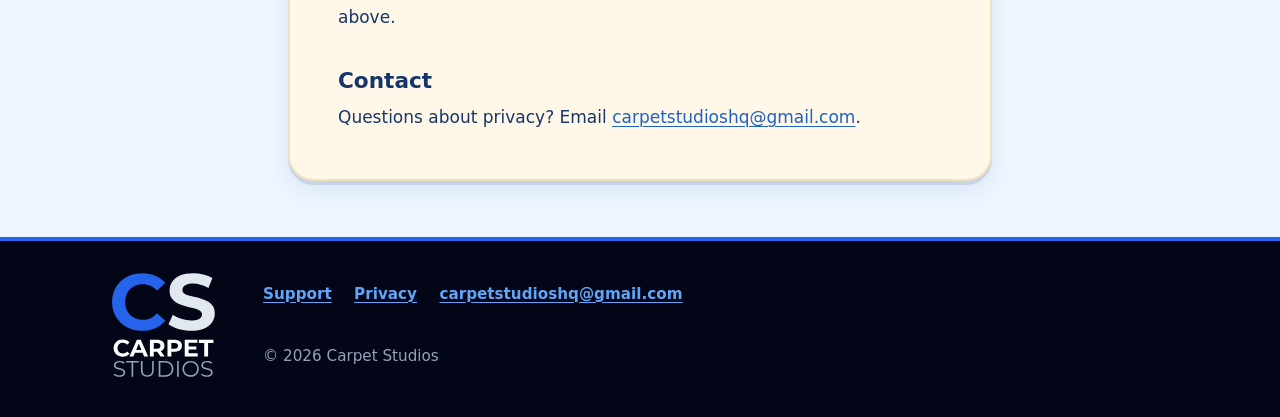
==== commit f2df72d6: "docs: fix Game Center data and add ad reporting to privacy policy" ====
--- a/privacy/index.html
+++ b/privacy/index.html
@@ -43,7 +43,7 @@
   <main id="main" class="wrap page">
     <p class="page-eyebrow">Junk Flight and this website</p>
     <h1>Privacy Policy</h1>
-    <p class="updated">Last updated: <time datetime="2026-11-21">November 21, 2026</time></p>
+    <p class="updated">Last updated: <time datetime="2026-11-23">November 23, 2026</time></p>
 
     <p class="lede">The short version: we don't collect your data. Junk Flight shows ads from Google only when you choose to watch one, and Google collects some data to show them. You choose whether those ads can be personalized.</p>
 
@@ -75,12 +75,13 @@
 
     <h2>Ad content</h2>
     <p>Ads in Junk Flight are limited to G-rated, family-safe content for everyone, and we don't ask your age. Junk Flight isn't a children's app, and an ad never plays unless you choose to watch one.</p>
+    <p>If you see an inappropriate ad, report it from Junk Flight's Settings &gt; Privacy &gt; Report an Ad, which emails us at <a href="mailto:carpetstudioshq@gmail.com">carpetstudioshq@gmail.com</a>.</p>
 
     <h2>Consent in Europe, the UK and Switzerland</h2>
     <p>If you're in the European Economic Area, the UK or Switzerland, Junk Flight shows Google's consent form before the first ad, where you choose how Google may use your data. To change your choices later, open Junk Flight's Settings and tap Privacy Choices.</p>
 
     <h2>Game Center</h2>
-    <p>Junk Flight uses Apple's Game Center for leaderboards and achievements. Signing in is optional, and the game works without it. If you're signed in, your best distances and achievements are sent to Apple under your Game Center account, and Apple shares your Game Center name with the game to show the leaderboards. Other players may see your name and scores, depending on your Game Center settings. Apple holds this data under <a href="https://www.apple.com/legal/privacy/">Apple's Privacy Policy</a>; we don't store it.</p>
+    <p>Junk Flight uses Apple's Game Center for leaderboards. Signing in is optional, and the game works without it. If you're signed in, your best times, launch counts and Junk Score are sent to Apple under your Game Center account, and Apple shares your Game Center name with the game to show the leaderboards. Other players may see your name and scores, depending on your Game Center settings. Apple holds this data under <a href="https://www.apple.com/legal/privacy/">Apple's Privacy Policy</a>; we don't store it.</p>
 
     <h2>Purchases</h2>
     <p>Junk Flight has no in-app purchases yet. When they arrive in an update, Apple will handle every payment. We'll learn only which item was bought, never your name or payment details.</p>
--- a/assets/css/site.css
+++ b/assets/css/site.css
@@ -0,0 +1,1072 @@
+/* Carpet Studios — shared styles. Phone first; the shell and text pages
+   have one breakpoint at 56rem, and the front page adds 40rem and 64rem.
+   Pages use Junk Flight's look (sky, toy buttons, cream cards, ocean blue).
+   The studio's own colors (slate and blue, from its logos) appear only in
+   the header and footer. */
+
+:root {
+  /* Studio shell: header and footer only */
+  --studio-bg: #0f172a;       /* slate 900, the background the logos are drawn for */
+  --studio-deep: #020617;     /* slate 950 */
+  --studio-text: #e2e8f0;     /* slate 200 */
+  --studio-soft: #94a3b8;     /* slate 400 */
+  --studio-blue: #2563eb;     /* blue 600, the logo's "C" */
+  --studio-link: #60a5fa;     /* blue 400, readable on slate */
+  --studio-line: rgb(148 163 184 / 0.18);
+
+  /* Junk Flight */
+  --ocean: #2f86f6;           /* the game's accent */
+  --ocean-lip: #1d62c6;       /* button lip; also links on light colors */
+  --navy: #16356a;
+  --navy-soft: #3f5b88;
+  --cream: #fff8e8;
+  --cream-edge: #f1e2bf;
+  --sky-top: #8cc4ff;
+  --sky-mid: #cfe6ff;
+  --sky-low: #edf6ff;
+
+  --font: system-ui, -apple-system, "Segoe UI", Roboto, "Helvetica Neue", Arial, sans-serif;
+  --font-round: ui-rounded, "SF Pro Rounded", "Arial Rounded MT Bold", system-ui, -apple-system, sans-serif;
+
+  --gutter: 1rem;
+  --max: 70rem;
+  --header-h: 3.5rem;
+  --card-shadow: 0 4px 0 rgb(22 53 106 / 0.12), 0 10px 20px rgb(22 53 106 / 0.08);
+
+  color-scheme: light;
+}
+
+*,
+*::before,
+*::after {
+  box-sizing: border-box;
+}
+
+html {
+  -webkit-text-size-adjust: 100%;
+  text-size-adjust: 100%;
+}
+
+body {
+  margin: 0;
+  min-height: 100vh;
+  display: flex;
+  flex-direction: column;
+  background:
+    linear-gradient(180deg, var(--sky-top) 0, var(--sky-mid) 24rem, var(--sky-low) 48rem) no-repeat,
+    var(--sky-low);
+  color: var(--navy);
+  font: 1.0625rem/1.6 var(--font);
+}
+
+main {
+  flex: 1;
+}
+
+img {
+  display: block;
+  max-width: 100%;
+  height: auto;
+}
+
+a {
+  color: var(--ocean-lip);
+  text-underline-offset: 0.18em;
+  text-decoration-thickness: 0.08em;
+}
+
+a:hover {
+  text-decoration-thickness: 0.14em;
+}
+
+:focus-visible {
+  outline: 3px solid var(--navy);
+  outline-offset: 3px;
+  border-radius: 4px;
+}
+
+.wrap {
+  width: 100%;
+  max-width: var(--max);
+  margin-inline: auto;
+  padding-inline: var(--gutter);
+}
+
+.visually-hidden {
+  position: absolute;
+  width: 1px;
+  height: 1px;
+  margin: -1px;
+  padding: 0;
+  overflow: hidden;
+  clip-path: inset(50%);
+  white-space: nowrap;
+  border: 0;
+}
+
+.skip-link {
+  position: absolute;
+  left: var(--gutter);
+  top: -4rem;
+  z-index: 10;
+  padding: 0.6rem 1rem;
+  background: var(--studio-text);
+  color: var(--studio-bg);
+  font-weight: 700;
+  border-radius: 0 0 8px 8px;
+}
+
+.skip-link:focus {
+  top: 0;
+}
+
+/* Header and footer: the studio shell -------------------------------- */
+
+.site-header,
+.site-footer {
+  color: var(--studio-text);
+}
+
+.site-header :focus-visible,
+.site-footer :focus-visible {
+  outline-color: var(--studio-link);
+}
+
+.site-header {
+  background: var(--studio-bg);
+  box-shadow: inset 0 -1px 0 var(--studio-line); /* inside the height, so the first screen sums exactly */
+}
+
+.site-header .wrap {
+  display: flex;
+  align-items: center;
+  justify-content: space-between;
+  gap: 1rem;
+  height: var(--header-h);
+}
+
+.site-logo {
+  display: block;
+  flex-shrink: 0;
+  border-radius: 6px;
+}
+
+.site-logo img {
+  width: auto;
+  height: 2.2rem;
+}
+
+.site-nav ul {
+  display: flex;
+  gap: 1.1rem;
+  margin: 0;
+  padding: 0;
+  list-style: none;
+}
+
+.site-nav a {
+  color: var(--studio-text);
+  font-weight: 600;
+  text-decoration: none;
+}
+
+.site-nav a:hover,
+.site-nav a[aria-current="page"] {
+  color: var(--studio-link);
+  text-decoration: underline;
+}
+
+.site-footer {
+  margin-top: auto; /* short pages: the footer sits at the bottom */
+  padding-block: 2rem 2.5rem;
+  background: var(--studio-deep);
+  border-top: 4px solid var(--studio-blue);
+  font-size: 0.95rem;
+}
+
+.site-footer .wrap {
+  display: grid;
+  gap: 1.25rem;
+}
+
+.site-footer .site-logo img {
+  height: 6.5rem;
+}
+
+.footer-links {
+  display: flex;
+  flex-wrap: wrap;
+  gap: 0.5rem 1.4rem;
+  margin: 0;
+  padding: 0;
+  list-style: none;
+}
+
+.footer-links a {
+  color: var(--studio-link);
+  font-weight: 600;
+  overflow-wrap: anywhere;
+}
+
+.copyright {
+  margin: 0;
+  color: var(--studio-soft);
+}
+
+/* Toy button: presses in like the game's buttons ---------------------- */
+
+.btn {
+  display: inline-flex;
+  align-items: center;
+  justify-content: center;
+  min-height: 3.5rem;
+  padding: 0.7rem 1.5rem;
+  background: var(--ocean);
+  color: #fff;
+  font: 800 1.2rem/1.2 var(--font-round); /* large text: white on #2F86F6 needs 3:1 */
+  text-align: center;
+  text-decoration: none;
+  overflow-wrap: anywhere;
+  border-radius: 1rem;
+  box-shadow:
+    inset 0 2px 0 rgb(255 255 255 / 0.3),
+    0 5px 0 var(--ocean-lip),
+    0 9px 16px rgb(22 53 106 / 0.18);
+  transition: transform 0.1s ease, box-shadow 0.1s ease;
+}
+
+.btn:hover {
+  transform: translateY(-1px);
+  box-shadow:
+    inset 0 2px 0 rgb(255 255 255 / 0.3),
+    0 6px 0 var(--ocean-lip),
+    0 11px 18px rgb(22 53 106 / 0.2);
+}
+
+.btn:active {
+  transform: translateY(4px);
+  box-shadow:
+    inset 0 2px 0 rgb(255 255 255 / 0.3),
+    0 1px 0 var(--ocean-lip),
+    0 3px 6px rgb(22 53 106 / 0.18);
+}
+
+/* Front page: the day passing ----------------------------------------
+   The sky goes from Scrapyard morning through Sunset Coast and Rooftop Run
+   dusk to the Kaboom Castle night. By default it is a still gradient down
+   the page, with the sun in the hero and the moon by the footer. Where CSS
+   scroll timelines work and Reduce Motion is off, a fixed sky takes over
+   (at the end of this section): its layers fade, the sun arcs and sets, the
+   moon rises, clouds drift and stars come out, all driven by the scroll
+   position and animating only opacity and transforms. */
+
+.home {
+  --sky-morning: linear-gradient(180deg, #6db2ff 0%, #a7d3ff 48%, #e2f0ff 100%);
+  --sky-sunset: linear-gradient(180deg, #f9907f 0%, #ffb57c 48%, #ffdf98 100%);
+  --sky-dusk: linear-gradient(180deg, #37327e 0%, #6656ba 50%, #b08cd4 100%);
+  --sky-night: linear-gradient(180deg, #0d102d 0%, #181c40 55%, #2b2450 100%);
+  --sun-face: radial-gradient(circle at 40% 38%, #fff8d2 0 16%, #ffe36c 44%, #ffc93c 100%);
+  --sun-glow: 0 0 0 0.55rem rgb(255 226 110 / 0.28), 0 0 2.75rem 0.9rem rgb(255 206 84 / 0.42);
+  --sun-size: 4.75rem;
+
+  background:
+    linear-gradient(180deg,
+      #6db2ff 0, #a7d3ff 9%, #dcedff 19%,
+      #ffe09a 29%, #ffbb7e 38%, #f99a86 45%,
+      #b08cd4 53%, #6656ba 62%, #37327e 70%,
+      #1d2045 80%, #0d102d 100%) no-repeat,
+    #0d102d;
+}
+
+/* The fixed sky only shows when it can follow the scroll (see the end of
+   this section). */
+.sky {
+  display: none;
+}
+
+/* Phone frames, drawn in CSS. Sizes are percentages of the frame's width
+   (padding) and of its own box (radius, notch), so a frame scales with the
+   width it is given. */
+.phone {
+  position: relative;
+  width: 100%;
+  padding: 3.6%;
+  background: #141b2d;
+  border-radius: 15% / 7%;
+  box-shadow:
+    inset 0 0 0 2px #3c4a6a,
+    0 4px 0 rgb(13 20 40 / 0.22),
+    0 12px 22px rgb(13 20 40 / 0.2);
+}
+
+.phone::after { /* the Dynamic Island */
+  content: "";
+  position: absolute;
+  top: 3.3%;
+  left: 50%;
+  width: 27%;
+  height: 2.7%;
+  translate: -50% 0;
+  border-radius: 999px;
+  background: #0a0e19;
+}
+
+.phone img {
+  width: 100%;
+  aspect-ratio: 660 / 1434;
+  object-fit: cover;
+  border-radius: 12% / 5.6%;
+  background: #24304a;
+}
+
+/* Small label pill: white on ocean blue needs large text (3:1). */
+.pill {
+  margin: 0;
+  padding: 0.1rem 0.8rem 0.15rem;
+  background: var(--ocean);
+  color: #fff;
+  font: 900 1.2rem/1.25 var(--font-round);
+  border-radius: 999px;
+  box-shadow: inset 0 2px 0 rgb(255 255 255 / 0.3), 0 3px 0 var(--ocean-lip);
+  white-space: nowrap;
+}
+
+/* Front page: first screen ------------------------------------------- */
+
+.hero {
+  display: flex;
+  flex-direction: column;
+  align-items: center;
+  min-height: calc(100vh - var(--header-h));
+  min-height: calc(100svh - var(--header-h));
+  padding: 1.25rem var(--gutter) 1.75rem;
+  overflow-x: clip;
+  text-align: center;
+}
+
+.hero-text {
+  display: flex;
+  flex-direction: column;
+  align-items: center;
+}
+
+.hero-name {
+  display: flex;
+  align-items: center;
+  gap: 0.6rem;
+}
+
+.app-icon {
+  width: 2.75rem;
+  height: 2.75rem;
+  border-radius: 22%;
+  box-shadow: 0 3px 0 rgb(22 53 106 / 0.25);
+}
+
+.hero h1 {
+  margin: 0;
+  font: 900 1.4rem/1 var(--font-round);
+  color: var(--navy);
+}
+
+.headline {
+  margin: 0.6rem 0 0;
+  max-width: 13em;
+  font: 900 clamp(2rem, 9vw, 3.6rem)/1.02 var(--font-round);
+  color: var(--navy);
+  text-wrap: balance;
+  text-shadow: 0 2px 0 rgb(255 255 255 / 0.5);
+}
+
+.pitch {
+  margin: 0.55rem 0 0;
+  max-width: 24rem;
+  font: 700 1.05rem/1.35 var(--font-round);
+  color: #2b4675; /* darker than --navy-soft: 4.5:1 on the morning sky */
+  text-wrap: balance;
+}
+
+.hero .btn {
+  width: min(100%, 22rem);
+  margin-top: 1.1rem;
+}
+
+/* Three phones, fanned. The fan sizes itself to the space left on the first
+   screen: --w is the middle phone's width, from the box's width or height,
+   whichever runs out first. */
+.hero-phones {
+  position: relative;
+  flex: 1 0 20rem;
+  width: 100%;
+  max-width: 34rem;
+  margin-top: 1.4rem;
+  container-type: size;
+  isolation: isolate;
+}
+
+.hero-phones::before { /* the still sun, rising behind the phones */
+  content: "";
+  position: absolute;
+  z-index: -1;
+  top: 1%;
+  left: 70%;
+  width: var(--sun-size);
+  aspect-ratio: 1;
+  border-radius: 50%;
+  background: var(--sun-face);
+  box-shadow: var(--sun-glow);
+}
+
+.hero-phone {
+  --w: min(46cqw, 42cqh);
+  position: absolute;
+  top: 50%;
+  left: 50%;
+  display: flex;
+  flex-direction: column;
+  align-items: center;
+  width: var(--w);
+  margin: 0;
+}
+
+/* The label sits on the top edge, where each phone of the fan shows. */
+.hero-phone .pill {
+  position: relative;
+  z-index: 1;
+  margin-bottom: -0.7rem;
+}
+
+.hero-phone-crash {
+  z-index: 2;
+  translate: -50% -50%;
+  rotate: -2deg;
+}
+
+.hero-phone-fly,
+.hero-phone-upgrade {
+  width: calc(var(--w) * 0.86);
+}
+
+.hero-phone-fly {
+  translate: calc(-50% - var(--w) * 0.56) -43%;
+  rotate: -10deg;
+}
+
+.hero-phone-upgrade {
+  translate: calc(-50% + var(--w) * 0.56) -43%;
+  rotate: 9deg;
+}
+
+/* Side labels lean outward, clear of the middle phone. */
+.hero-phone-fly .pill {
+  translate: -18% 0;
+}
+
+.hero-phone-upgrade .pill {
+  translate: 18% 0;
+}
+
+/* Front page: four worlds -------------------------------------------- */
+
+.worlds {
+  padding: 1.25rem var(--gutter) 3rem;
+}
+
+.worlds-row {
+  display: grid;
+  gap: 1rem;
+  max-width: calc(var(--max) - 2 * var(--gutter));
+  margin: 0 auto;
+}
+
+.world {
+  position: relative;
+  display: flex;
+  flex-direction: column;
+  align-items: center;
+  gap: 0.75rem;
+  padding: 1rem 1rem 1.25rem;
+  color: var(--ink);
+  text-align: center;
+}
+
+/* The card's own sky. It sits in a layer below the content and, on a
+   phone, below the moving sun and clouds too, so the day passes across the
+   cards instead of hiding behind them. */
+.world::before {
+  content: "";
+  position: absolute;
+  inset: 0;
+  z-index: -2;
+  background: var(--card);
+  border: 3px solid var(--edge, rgb(255 255 255 / 0.5));
+  border-radius: 1.6rem;
+  box-shadow: 0 4px 0 rgb(13 20 40 / 0.14);
+}
+
+.world h3 {
+  display: flex;
+  align-items: center;
+  justify-content: center;
+  width: 100%;
+  height: 5.25rem;
+  margin: 0;
+}
+
+.world h3 img {
+  width: auto;
+  max-width: min(100%, 16.5rem);
+  max-height: 100%;
+}
+
+/* On a phone each card is about two thirds of the screen, so the next one
+   peeks in: 13rem is the sticker, line, gaps and padding. */
+.world .phone {
+  width: clamp(7.5rem, (66svh - 13rem) / 2.09, 12rem);
+}
+
+.world p {
+  max-width: 18rem;
+  margin: 0;
+  font: 800 1.1rem/1.3 var(--font-round);
+  text-wrap: balance;
+}
+
+/* Scrapyard: a fresh morning */
+.world-scrapyard {
+  --ink: #4a2a17;
+  --card: linear-gradient(180deg, #cdeaff 0%, #e3f3d0 60%, #c9e5a0 100%);
+}
+
+/* Sunset Coast: a golden sunset */
+.world-sunset {
+  --ink: #4b1d3f;
+  --card: linear-gradient(180deg, #ffd47c 0%, #ffa679 55%, #ff8192 100%);
+}
+
+/* Rooftop Run: a lavender dusk */
+.world-rooftop {
+  --ink: #fff;
+  --card: linear-gradient(180deg, #7e6ed0 0%, #5a4aa6 50%, #2c285a 100%);
+}
+
+.world-rooftop p,
+.world-castle p {
+  text-shadow: 0 2px 0 rgb(20 22 48 / 0.55);
+}
+
+/* Kaboom Castle: a stormy night lit by torches */
+.world-castle {
+  --ink: #f8e8c6;
+  --edge: rgb(255 214 150 / 0.4);
+  --card:
+    radial-gradient(10rem 10rem at 6% 42%, rgb(255 160 60 / 0.3), transparent 70%),
+    radial-gradient(10rem 10rem at 94% 70%, rgb(255 160 60 / 0.24), transparent 70%),
+    linear-gradient(180deg, #1b1f3d 0%, #262a52 60%, #33284a 100%);
+}
+
+/* Front page: facts, under the night sky ----------------------------- */
+
+.facts-band {
+  position: relative;
+  padding: 7rem var(--gutter) 3rem;
+  overflow: clip; /* the rising moon comes up from behind the footer */
+}
+
+.facts {
+  position: relative;
+  display: flex;
+  flex-wrap: wrap;
+  justify-content: center;
+  gap: 0.5rem;
+  max-width: 46rem;
+  margin: 0 auto;
+  padding: 0;
+  list-style: none;
+}
+
+.facts li {
+  padding: 0.3rem 0.85rem 0.35rem;
+  background: var(--cream);
+  border: 2px solid var(--cream-edge);
+  border-radius: 1rem;
+  box-shadow: 0 3px 0 rgb(0 0 0 / 0.25);
+  font: 700 0.9rem/1.35 var(--font-round);
+  text-align: center;
+}
+
+.moon {
+  position: absolute;
+  top: 1.5rem;
+  left: 14%; /* opposite the phone's sunset */
+  width: 3.75rem;
+  aspect-ratio: 1;
+  border-radius: 50%;
+  background:
+    radial-gradient(circle at 34% 40%, #efdcae 0 11%, transparent 12%),
+    radial-gradient(circle at 63% 64%, #efdcae 0 9%, transparent 10%),
+    radial-gradient(circle at 62% 28%, #efdcae 0 6%, transparent 7%),
+    radial-gradient(circle at 42% 38%, #fffbe9 0 30%, #fff0c8 100%);
+  box-shadow: 0 0 0 0.5rem rgb(255 243 207 / 0.08), 0 0 2.5rem 0.5rem rgb(255 236 190 / 0.3);
+}
+
+/* Stars: small dots placed by percent, so one pattern fills any box. */
+.stars {
+  position: absolute;
+  inset: 0;
+  pointer-events: none;
+  background:
+    radial-gradient(circle at 6% 14%, #fff 0 1.5px, transparent 2px),
+    radial-gradient(circle at 17% 52%, #fff 0 1px, transparent 1.5px),
+    radial-gradient(circle at 24% 8%, #fff 0 1px, transparent 1.5px),
+    radial-gradient(circle at 31% 33%, #fff 0 1.5px, transparent 2px),
+    radial-gradient(circle at 41% 70%, #fff 0 1px, transparent 1.5px),
+    radial-gradient(circle at 47% 18%, #fff 0 1px, transparent 1.5px),
+    radial-gradient(circle at 56% 44%, #fff 0 1.5px, transparent 2px),
+    radial-gradient(circle at 63% 9%, #fff 0 1px, transparent 1.5px),
+    radial-gradient(circle at 71% 58%, #fff 0 1px, transparent 1.5px),
+    radial-gradient(circle at 79% 26%, #fff 0 1.5px, transparent 2px),
+    radial-gradient(circle at 88% 64%, #fff 0 1px, transparent 1.5px),
+    radial-gradient(circle at 94% 12%, #fff 0 1.5px, transparent 2px),
+    radial-gradient(circle at 12% 84%, #fff 0 1px, transparent 1.5px),
+    radial-gradient(circle at 36% 90%, #fff 0 1px, transparent 1.5px),
+    radial-gradient(circle at 84% 88%, #fff 0 1px, transparent 1.5px);
+  opacity: 0.85;
+}
+
+/* Wider screens ------------------------------------------------------ */
+
+@media (min-width: 40rem) {
+  .worlds-row {
+    grid-template-columns: repeat(2, minmax(0, 1fr));
+    gap: 1.25rem;
+  }
+
+  .world {
+    isolation: isolate; /* side by side, the cards cover the sun */
+  }
+
+  .world .phone {
+    width: min(72%, 13rem);
+  }
+}
+
+@media (min-width: 56rem) {
+  .home {
+    --sun-size: 6.25rem;
+  }
+
+  .hero {
+    display: grid;
+    grid-template-columns: minmax(0, 1fr) minmax(0, 1fr);
+    align-items: center;
+    column-gap: 2rem;
+    min-height: 0; /* the worlds row peeks in below */
+    max-width: var(--max);
+    margin-inline: auto;
+    padding-block: 1.5rem 2rem;
+    text-align: left;
+  }
+
+  .hero-text {
+    align-items: flex-start;
+  }
+
+  .app-icon {
+    width: 3.5rem;
+    height: 3.5rem;
+  }
+
+  .hero h1 {
+    font-size: 1.8rem;
+  }
+
+  .headline {
+    max-width: none;
+    margin-top: 1rem;
+  }
+
+  .pitch {
+    max-width: 26rem;
+    margin-top: 0.85rem;
+    font-size: 1.3rem;
+  }
+
+  .hero .btn {
+    width: auto;
+    margin-top: 1.6rem;
+  }
+
+  .hero-phones {
+    flex: none;
+    height: clamp(26rem, 100svh - var(--header-h) - 7rem, 34rem);
+    max-width: none;
+    margin-top: 0;
+  }
+
+  .hero-phones::before {
+    top: 0;
+    left: 66%;
+  }
+
+  .worlds {
+    padding-block: 1rem 3.5rem;
+  }
+
+  .facts-band {
+    padding-block: 3rem 3.5rem;
+  }
+
+  .moon {
+    top: 1.25rem;
+    left: auto;
+    right: 8%; /* opposite the sunset on the left */
+    width: 4.5rem;
+  }
+
+  .facts li {
+    font-size: 1rem;
+  }
+}
+
+@media (min-width: 64rem) {
+  .worlds-row {
+    grid-template-columns: repeat(4, minmax(0, 1fr));
+  }
+
+  .world h3 {
+    height: 4.75rem;
+  }
+
+  .world p {
+    font-size: 1.05rem;
+  }
+}
+
+/* The day passing, where the sky can follow the scroll --------------- */
+
+@supports (animation-timeline: scroll()) {
+  @media (prefers-reduced-motion: no-preference) {
+    .home {
+      /* Where each part of the day falls, as a share of the scroll. The
+         phone stack is long, so the day lines up with its cards; on wider
+         screens the four worlds share one row. */
+      --sun-range: 0% 76%;
+      --moon-range: 80% 100%;
+      /* On a phone the sun keeps to the open margin right of the world
+         shots: up from behind the hero phones, then down to set. */
+      --sun-x0: 76vw; --sun-y0: 24rem; /* just under the button */
+      --sun-x1: 86vw; --sun-y1: 12vh;
+      --sun-x2: 84vw; --sun-y2: 92vh;
+      --moon-drop: 18rem;
+    }
+
+    /* Two fixed layers: the sky's colors at the back, and the sun, clouds
+       and stars at the front, with the phone's world cards between them. */
+    .sky {
+      display: block;
+      position: fixed;
+      top: 0;
+      left: 0;
+      z-index: -3;
+      width: 100%;
+      height: 100lvh;
+      overflow: hidden;
+      pointer-events: none;
+      background: var(--sky-morning);
+    }
+
+    .sky-bodies {
+      z-index: -1;
+      background: none;
+    }
+
+    .sky > *,
+    .moon,
+    .sun::after {
+      animation: fade-in linear both;
+      animation-timeline: scroll(root);
+    }
+
+    .sky-layer {
+      position: absolute;
+      inset: 0;
+    }
+
+    /* Quick fades: blue and orange halfway mixed look grey. */
+    .sky-sunset { background: var(--sky-sunset); animation-range: 24% 36%; }
+    .sky-dusk { background: var(--sky-dusk); animation-range: 50% 62%; }
+    .sky-night { background: var(--sky-night); animation-range: 72% 85%; }
+
+    .sky .stars {
+      bottom: 30%;
+      animation-range: 78% 96%;
+    }
+
+    .facts-band .stars,
+    .hero-phones::before {
+      display: none;
+    }
+
+    .sun {
+      position: absolute;
+      top: 0;
+      left: 0;
+      width: var(--sun-size);
+      aspect-ratio: 1;
+      margin: calc(var(--sun-size) / -2) 0 0 calc(var(--sun-size) / -2);
+      border-radius: 50%;
+      background: var(--sun-face);
+      box-shadow: var(--sun-glow);
+      animation-name: sun-x, sun-y;
+      animation-range: var(--sun-range);
+    }
+
+    .sun::after { /* turns orange as it sets */
+      content: "";
+      position: absolute;
+      inset: 0;
+      border-radius: 50%;
+      background: radial-gradient(circle at 40% 38%, #ffe0a8 0 14%, #ffa04c 52%, #ff7438 100%);
+      animation-range: 30% 70%;
+    }
+
+    .cloud {
+      animation-name: cloud-drift;
+      animation-range: 0% 58%;
+    }
+
+    .cloud-storm {
+      animation-name: storm-in;
+      animation-range: 72% 92%;
+    }
+
+    .moon {
+      animation-name: moon-rise;
+      animation-range: var(--moon-range);
+    }
+
+    /* Toy clouds: a flat-bottomed bar with two puffs on top. */
+    .cloud {
+      position: absolute;
+      width: 7.5rem;
+      height: 2.2rem;
+      border-radius: 999px;
+      background: #fff;
+      box-shadow: inset 0 -0.45rem 0 rgb(150 190 240 / 0.4);
+    }
+
+    .cloud::before,
+    .cloud::after {
+      content: "";
+      position: absolute;
+      border-radius: 50%;
+      background: inherit;
+    }
+
+    .cloud::before {
+      width: 3.2rem;
+      height: 3.2rem;
+      left: 1.1rem;
+      bottom: 0.85rem;
+    }
+
+    .cloud::after {
+      width: 2.3rem;
+      height: 2.3rem;
+      left: 3.6rem;
+      bottom: 1rem;
+    }
+
+    .cloud-1 { top: 15vh; left: -1.5rem; --drift: 2rem; }
+    .cloud-2 { top: 33vh; right: -2rem; scale: 0.8; --drift: -1.5rem; }
+    .cloud-3 { top: 66vh; left: 8vw; scale: 0.65; --drift: 1rem; }
+
+    .cloud-storm {
+      background: #3a3d68;
+      box-shadow: inset 0 -0.45rem 0 rgb(14 16 40 / 0.45);
+    }
+
+    .cloud-4 { top: 22vh; left: 6vw; scale: 1.2; }
+    .cloud-5 { top: 9vh; right: 4vw; scale: 0.9; }
+
+    @media (min-width: 56rem) {
+      .home {
+        --sun-range: 0% 66%;
+        --moon-range: 56% 100%;
+        --sun-x0: 90vw; --sun-y0: 24vh;
+        --sun-x1: 55vw; --sun-y1: 9vh;
+        --sun-x2: 4vw; --sun-y2: 86vh;
+        --moon-drop: 9rem;
+      }
+
+      .sky-sunset { animation-range: 16% 30%; }
+      .sky-dusk { animation-range: 40% 54%; }
+      .sky-night { animation-range: 62% 78%; }
+      .sky .stars { animation-range: 66% 86%; }
+      .cloud-storm { animation-range: 62% 82%; }
+
+      .cloud-1 { top: 12vh; left: 4vw; }
+      .cloud-2 { top: 20vh; right: 30vw; }
+      .cloud-3 { top: 70vh; left: 40vw; }
+    }
+  }
+}
+
+@keyframes fade-in {
+  from { opacity: 0; }
+  to { opacity: 1; }
+}
+
+@keyframes sun-x {
+  from { translate: var(--sun-x0) 0; }
+  35% { translate: var(--sun-x1) 0; }
+  to { translate: var(--sun-x2) 0; }
+}
+
+@keyframes sun-y {
+  from {
+    transform: translateY(var(--sun-y0));
+    animation-timing-function: cubic-bezier(0.25, 0.6, 0.45, 1);
+  }
+  35% {
+    transform: translateY(var(--sun-y1));
+    animation-timing-function: cubic-bezier(0.55, 0, 0.75, 0.4);
+  }
+  85% { opacity: 1; }
+  to {
+    transform: translateY(var(--sun-y2));
+    opacity: 0;
+  }
+}
+
+@keyframes cloud-drift {
+  from { transform: translate(0, 0); opacity: 0.92; }
+  70% { opacity: 0.92; }
+  to { transform: translate(var(--drift, 0), -40vh); opacity: 0; }
+}
+
+@keyframes storm-in {
+  from { opacity: 0; transform: translateY(3rem); }
+  to { opacity: 0.9; transform: translateY(0); }
+}
+
+@keyframes moon-rise {
+  from { transform: translateY(var(--moon-drop)); }
+  to { transform: translateY(0); }
+}
+
+/* Text pages (privacy, support, 404): a cream card on the sky --------- */
+
+.page {
+  flex: none;
+  width: calc(100% - 2 * var(--gutter));
+  max-width: 44rem;
+  margin: 1.5rem auto 2.5rem;
+  padding: 1.75rem 1.25rem 1.25rem;
+  background: var(--cream);
+  border: 2px solid var(--cream-edge);
+  border-radius: 1.6rem;
+  box-shadow: var(--card-shadow);
+}
+
+.page-eyebrow {
+  margin: 0 0 0.4rem;
+  font: 800 0.85rem/1.4 var(--font-round);
+  letter-spacing: 0.06em;
+  text-transform: uppercase;
+  color: var(--ocean-lip);
+}
+
+.page h1 {
+  margin: 0 0 0.75rem;
+  font: 900 clamp(2rem, 7vw, 2.75rem)/1.15 var(--font-round);
+}
+
+.page h2 {
+  margin: 2.25rem 0 0.5rem;
+  font: 900 1.35rem/1.3 var(--font-round);
+}
+
+.page h3 {
+  margin: 1.5rem 0 0.35rem;
+  font: 800 1.1rem/1.35 var(--font-round);
+}
+
+.page p,
+.page ul {
+  margin: 0 0 1rem;
+}
+
+.page li + li {
+  margin-top: 0.35rem;
+}
+
+.lede {
+  font-size: 1.2rem;
+  color: var(--navy-soft);
+}
+
+.updated {
+  color: var(--navy-soft);
+  font-size: 0.95rem;
+}
+
+.contact-card {
+  margin: 1.75rem 0 0.5rem;
+  padding: 1.4rem;
+  background: #fff;
+  border: 2px solid #cfe2fb;
+  border-radius: 1.2rem;
+}
+
+.contact-card p:last-child {
+  margin-bottom: 0;
+}
+
+/* Wider screens: the same page, wider -------------------------------- */
+
+@media (min-width: 56rem) {
+  :root {
+    --gutter: 2rem;
+    --header-h: 4.5rem;
+  }
+
+  .site-logo img {
+    height: 2.75rem;
+  }
+
+  .site-nav ul {
+    gap: 1.75rem;
+  }
+
+  .page {
+    margin-block: 2.5rem 3.5rem;
+    padding: 2.5rem 3rem 2rem;
+  }
+
+  .site-footer .wrap {
+    grid-template-columns: auto 1fr;
+    align-items: center;
+    column-gap: 3rem;
+  }
+
+  .site-footer .site-logo {
+    grid-row: span 2;
+  }
+
+  .site-footer .copyright {
+    grid-column: 2;
+  }
+}
+
+@media (prefers-reduced-motion: reduce) {
+  .btn {
+    transition: none;
+  }
+
+  .btn:hover,
+  .btn:active {
+    transform: none;
+  }
+}
